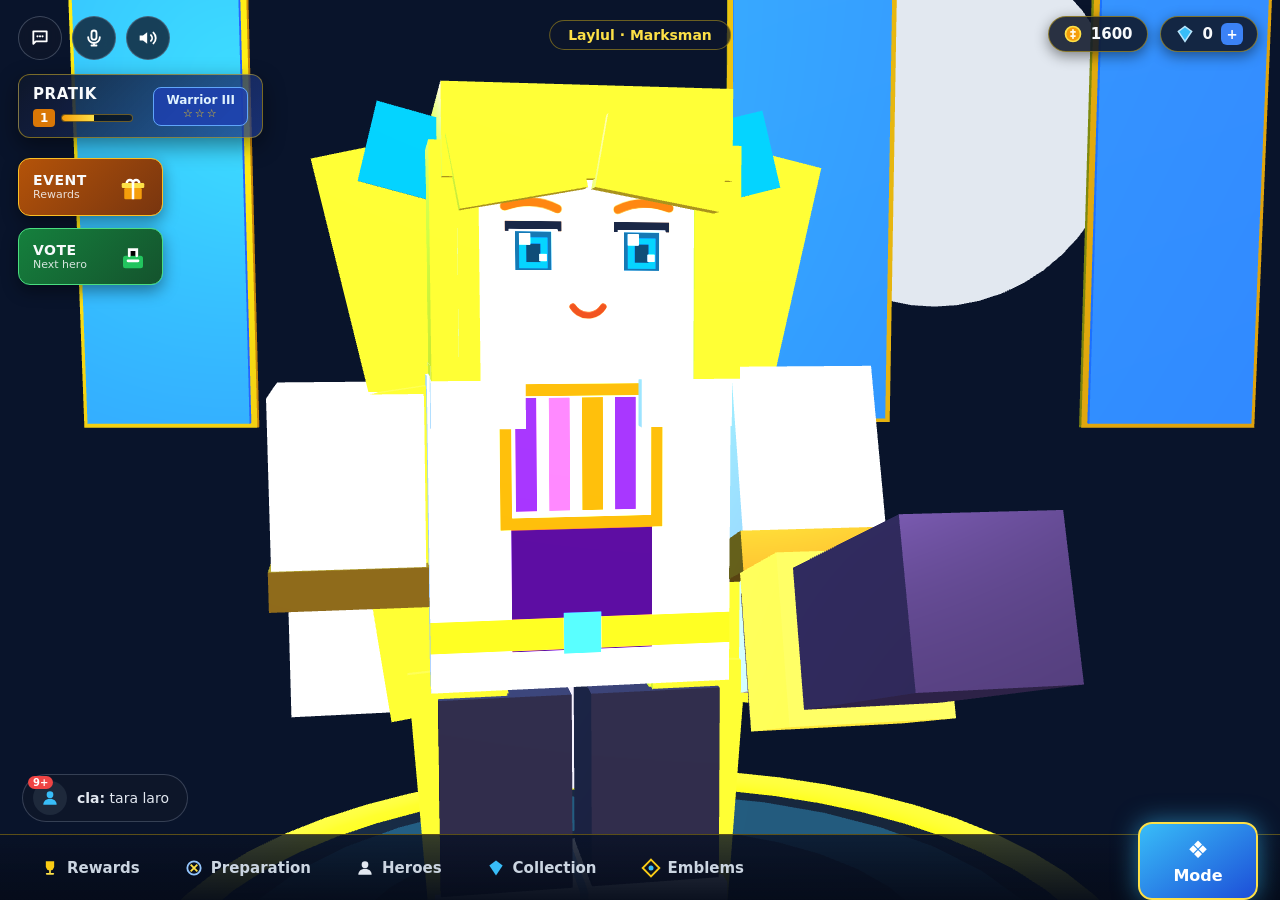
==== index.html @ 17d23607 "feat: MOBN Blox Legends 5v5 3D MOBA (Web + Signed Android APK v1.0.0)" ====
<!DOCTYPE html>
<html lang="en">
<head>
  <meta charset="UTF-8" />
  <meta name="viewport" content="width=device-width, initial-scale=1.0, maximum-scale=1.0, user-scalable=no" />
  <title>MOBN: Blox Legends 5v5</title>
  <link rel="stylesheet" href="src/styles.css" />
  <script src="vendor/three.min.js"></script>
</head>
<body>
  <!-- Shared Fullscreen WebGL 3D Canvas -->
  <canvas id="game-canvas"></canvas>

  <!-- ==================== 1. LOBBY SCREEN (0:00 - 0:01) ==================== -->
  <div id="screen-lobby" class="game-screen">
    <div id="lobby-3d-drag" class="lobby-drag-zone" title="Drag to rotate hero"></div>

    <!-- Top Left Roblox / Chat / Mic / Audio Controls + Player Profile -->
    <div class="lobby-top-left">
      <div class="roblox-top-icons">
        <button class="rbx-circle-btn" title="Chat">
          <svg viewBox="0 0 24 24" class="svg-ico"><path d="M4 4h16v12H7l-3 3V4z" fill="none" stroke="currentColor" stroke-width="2.2" stroke-linejoin="round"/><circle cx="9" cy="10" r="1.3" fill="currentColor"/><circle cx="12" cy="10" r="1.3" fill="currentColor"/><circle cx="15" cy="10" r="1.3" fill="currentColor"/></svg>
        </button>
        <button class="rbx-circle-btn" title="Voice Mic">
          <svg viewBox="0 0 24 24" class="svg-ico"><rect x="9" y="3" width="6" height="11" rx="3" fill="none" stroke="currentColor" stroke-width="2.2"/><path d="M5 11a7 7 0 0 0 14 0M12 18v3M9 21h6" fill="none" stroke="currentColor" stroke-width="2.2" stroke-linecap="round"/></svg>
        </button>
        <button id="bgm-toggle-btn" class="rbx-circle-btn" title="Toggle Soundtrack & Voice">
          <svg viewBox="0 0 24 24" class="svg-ico"><path d="M11 5L6 9H2v6h4l5 4V5z" fill="currentColor"/><path d="M15.5 8.5a5 5 0 0 1 0 7M18.5 5.5a9 9 0 0 1 0 13" fill="none" stroke="currentColor" stroke-width="2.2" stroke-linecap="round"/></svg>
        </button>
      </div>

      <div class="player-profile-card">
        <div class="profile-main-row">
          <div class="profile-name-block">
            <div class="profile-name">PRATIK</div>
            <div class="profile-xp-bar">
              <span class="lvl-pill">1</span>
              <div class="xp-fill-track"><div class="xp-fill-inner" style="width: 45%"></div></div>
            </div>
          </div>
          <div class="rank-badge-pill">
            <div class="rank-name">Warrior III</div>
            <div class="rank-stars">☆☆☆</div>
          </div>
        </div>
      </div>

      <!-- Event & Vote Cards on Left Side -->
      <div class="lobby-side-cards">
        <div class="side-promo-card event-card">
          <div>
            <div class="promo-title">EVENT</div>
            <div class="promo-sub">Rewards</div>
          </div>
          <span class="promo-icon">
            <svg viewBox="0 0 24 24" class="svg-ico-lg"><rect x="3" y="8" width="18" height="4" rx="1" fill="#fde047"/><rect x="5" y="12" width="14" height="9" rx="1" fill="#f59e0b"/><path d="M12 8v13M7 8a2.5 2.5 0 1 1 5 0a2.5 2.5 0 1 1 5 0" fill="none" stroke="#fff" stroke-width="2"/></svg>
          </span>
        </div>

        <div class="side-promo-card vote-card">
          <div>
            <div class="promo-title">VOTE</div>
            <div class="promo-sub">Next hero</div>
          </div>
          <span class="promo-icon">
            <svg viewBox="0 0 24 24" class="svg-ico-lg"><rect x="4" y="11" width="16" height="10" rx="2" fill="#22c55e"/><path d="M9 11V6h6v5M8 15h8" stroke="#fff" stroke-width="2.2" stroke-linecap="round"/></svg>
          </span>
        </div>
      </div>
    </div>

    <!-- Top Right Currency Bar (Coins 1600 | Gems 0 +) -->
    <div class="lobby-top-right">
      <div class="currency-pill">
        <svg viewBox="0 0 24 24" class="svg-ico"><circle cx="12" cy="12" r="9" fill="#f59e0b" stroke="#fde047" stroke-width="2"/><path d="M12 7v10M9.5 9.5h5M9.5 14.5h5" stroke="#fffbeb" stroke-width="2" stroke-linecap="round"/></svg>
        <span id="lobby-coins" class="curr-val">1600</span>
      </div>
      <div class="currency-pill">
        <svg viewBox="0 0 24 24" class="svg-ico"><polygon points="12,3 20,9 12,21 4,9" fill="#38bdf8" stroke="#bae6fd" stroke-width="1.8"/></svg>
        <span id="lobby-gems" class="curr-val">0</span>
        <button class="curr-add-btn">+</button>
      </div>
    </div>

    <!-- Center Hero Tag Floating Indicator -->
    <div class="lobby-center-tag">
      <span id="lobby-hero-badge">Laylul · Marksman</span>
    </div>

    <!-- Bottom Left Live Party / Friend Invite Banner (cla: tara laro) -->
    <div class="lobby-friend-chat">
      <div class="friend-badge-wrap">
        <span class="notif-dot">9+</span>
        <svg viewBox="0 0 24 24" class="svg-ico"><circle cx="12" cy="8" r="4" fill="#38bdf8"/><path d="M4 20c0-4.4 3.6-7 8-7s8 2.6 8 7" fill="#38bdf8"/></svg>
      </div>
      <span class="friend-msg"><strong>cla:</strong> tara laro</span>
    </div>

    <!-- Bottom Navigation Bar + Blue Diamond MODE Button -->
    <div class="lobby-bottom-bar">
      <div class="lobby-nav-tabs">
        <button class="lobby-nav-item" id="nav-rewards-btn">
          <svg viewBox="0 0 24 24" class="svg-ico"><path d="M7 4h10v6a5 5 0 0 1-10 0V4z" fill="#facc15"/><path d="M12 15v4M8 19h8" stroke="#fde047" stroke-width="2" stroke-linecap="round"/></svg>
          <span>Rewards</span>
        </button>
        <button class="lobby-nav-item" id="nav-prep-btn">
          <svg viewBox="0 0 24 24" class="svg-ico"><circle cx="12" cy="12" r="8" fill="none" stroke="#93c5fd" stroke-width="2.2"/><path d="M8 16L16 8M16 16L8 8" stroke="#fde047" stroke-width="2.2"/></svg>
          <span>Preparation</span>
        </button>
        <button class="lobby-nav-item" id="nav-heroes-btn">
          <svg viewBox="0 0 24 24" class="svg-ico"><circle cx="12" cy="8" r="4" fill="#e2e8f0"/><path d="M4 20c0-4.4 3.6-7 8-7s8 2.6 8 7" fill="#e2e8f0"/></svg>
          <span>Heroes</span>
        </button>
        <button class="lobby-nav-item" id="nav-collection-btn">
          <svg viewBox="0 0 24 24" class="svg-ico"><polygon points="12,3 20,9 12,21 4,9" fill="#38bdf8"/></svg>
          <span>Collection</span>
        </button>
        <button class="lobby-nav-item" id="nav-emblems-btn">
          <svg viewBox="0 0 24 24" class="svg-ico"><polygon points="12,2 22,12 12,22 2,12" fill="none" stroke="#facc15" stroke-width="2.2"/><circle cx="12" cy="12" r="3" fill="#38bdf8"/></svg>
          <span>Emblems</span>
        </button>
      </div>

      <button id="lobby-mode-btn" class="mode-play-btn">
        <div class="mode-diamond-icon">❖</div>
        <span>Mode</span>
      </button>
    </div>
  </div>

  <!-- ==================== 2. CLASSIC 5V5 MATCHMAKING ROOM (0:02 - 0:03) ==================== -->
  <div id="screen-queue" class="game-screen hidden">
    <div class="queue-backdrop">
      <div class="queue-top-bar">
        <div class="rbx-top-left-mini">
          <button class="rbx-circle-btn">
            <svg viewBox="0 0 24 24" class="svg-ico"><path d="M4 4h16v12H7l-3 3V4z" fill="none" stroke="currentColor" stroke-width="2.2"/></svg>
            <span class="mini-badge">1</span>
          </button>
          <button class="rbx-circle-btn">
            <svg viewBox="0 0 24 24" class="svg-ico"><rect x="9" y="3" width="6" height="11" rx="3" fill="none" stroke="currentColor" stroke-width="2.2"/><path d="M5 11a7 7 0 0 0 14 0M12 18v3" fill="none" stroke="currentColor" stroke-width="2.2"/></svg>
          </button>
        </div>

        <div class="queue-header-center">
          <button id="queue-back-btn" class="queue-back-btn">↩</button>
          <h1 id="queue-mode-title">CLASSIC</h1>
          <div class="switch-mode-wrap">
            <button id="queue-switch-mode" class="queue-switch-btn">⇄</button>
            <div class="switch-tooltip">Tap here to switch between modes.</div>
          </div>
        </div>

        <div class="queue-ping-pill">99ms ✦</div>
      </div>

      <!-- 5 Party Banner Columns -->
      <div class="queue-slots-container">
        <div class="queue-banner-slot occupied">
          <div class="slot-crown">★</div>
          <div class="slot-avatar-box">
            <img src="" id="queue-player-portrait" alt="Player" />
          </div>
          <div class="slot-player-name">PRATIK</div>
          <div class="slot-rank-emblem">
            <svg viewBox="0 0 24 24" class="svg-ico-lg"><path d="M12 2L20 6v6c0 5.5-3.5 9.5-8 11-4.5-1.5-8-5.5-8-11V6l8-4z" fill="#2563eb" stroke="#fde047" stroke-width="2"/></svg>
          </div>
          <div class="slot-hero-sub">Laylul</div>
        </div>

        <div class="queue-banner-slot empty"><div class="slot-q-mark">?</div></div>
        <div class="queue-banner-slot empty"><div class="slot-q-mark">?</div></div>
        <div class="queue-banner-slot empty"><div class="slot-q-mark">?</div></div>
        <div class="queue-banner-slot empty"><div class="slot-q-mark">?</div></div>
      </div>

      <!-- Right Online Friends Sidebar -->
      <div class="queue-friends-sidebar">
        <div class="friends-header-icons">
          <span>⊞</span>
        </div>
        <div class="friend-entry"><span class="fr-ava">P1</span><span class="fr-status on"></span></div>
        <div class="friend-entry"><span class="fr-ava">P2</span><span class="fr-status on"></span></div>
        <div class="friend-entry"><span class="fr-ava">P3</span><span class="fr-status on"></span></div>
        <div class="friend-entry"><span class="fr-ava">P4</span><span class="fr-status on"></span></div>
        <div class="friend-entry"><span class="fr-ava">P5</span><span class="fr-status on"></span></div>
      </div>

      <!-- Bottom Queue Controls & Server Toast -->
      <div class="queue-bottom-bar">
        <button class="players-only-pill">Players only</button>
        <button id="queue-start-cancel-btn" class="queue-cancel-btn canceling">Cancel 00:01</button>
      </div>

      <div id="queue-toast-banner" class="server-found-toast hidden">
        Found players on another server - moving you there...
      </div>
    </div>
  </div>

  <!-- ==================== 3. LOADING HEROES SPLASH SCREEN (0:04 - 0:06) ==================== -->
  <div id="screen-loading-heroes" class="game-screen hidden">
    <div id="loading-black-splash" class="black-loading-splash">
      <div class="gold-loading-title">LOADING...</div>
    </div>

    <div id="loading-crest-main" class="crest-loading-screen hidden">
      <div class="crest-center-artwork">
        <div class="golden-crest-ring">
          <div class="golden-crest-diamond">
            <div class="golden-crest-core"></div>
          </div>
        </div>
      </div>

      <div class="loading-progress-area">
        <div class="loading-labels-row">
          <span id="loading-heroes-left" class="loading-left-lbl">Loading heroes... 28%</span>
          <span id="loading-heroes-pct" class="loading-right-pct">57%</span>
        </div>
        <div class="loading-track-outer">
          <div id="loading-heroes-bar" class="loading-track-fill" style="width: 57%"></div>
        </div>
        <div class="loading-tip-pill">
          <span class="tip-tag">TIP</span>
          <span>Practice mode has training dummies and an AI hero to duel. Great for learning combos.</span>
        </div>
      </div>
    </div>
  </div>

  <!-- ==================== 4. DRAFT PICK & LANE SELECTION SCREEN (0:07 - 0:14) ==================== -->
  <div id="screen-draft" class="game-screen hidden">
    <div class="draft-layout">
      <!-- Left Team Roster Column -->
      <div id="draft-team-sidebar" class="draft-left-team"></div>

      <!-- Main Draft Center Area -->
      <div class="draft-main-panel">
        <div class="draft-top-header">
          <div class="pick-title">Pick Your Hero</div>
          <div id="draft-timer-num" class="pick-timer">20</div>
          <div class="pick-sub">Everyone picks at the same time</div>
        </div>

        <!-- Top 5 Lane Claim Pills: E | M | J | G | R -->
        <div id="draft-top-lanes" class="draft-lane-claims"></div>

        <!-- Pre-Lock Hero Selection Panel (0:07 - 0:09) -->
        <div id="draft-pick-main" class="draft-selection-box">
          <div id="draft-filter-tabs" class="draft-sub-tabs"></div>
          <div id="draft-heroes-grid" class="draft-hero-tiles"></div>
          <div id="draft-skills-preview" class="draft-skills-cards"></div>
        </div>

        <!-- Post-Lock Skin Carousel & Big Right Hero Standee Panel (0:14) -->
        <div id="draft-skin-showcase" class="draft-skin-panel hidden">
          <div class="skin-left-column">
            <div id="draft-skin-cards" class="skin-cards-row"></div>
            <div class="locked-hero-banner">
              <div id="draft-locked-hero-name" class="locked-h-name">Laylul</div>
              <div id="draft-locked-hero-title" class="locked-h-title">Void Marksman</div>
            </div>
          </div>

          <div class="skin-right-standee">
            <div class="standee-figure-box">
              <img id="draft-standee-img" src="" alt="Yu Zong" />
            </div>
            <div id="draft-standee-name" class="standee-hero-name">Yu Zong</div>
          </div>
        </div>

        <div id="draft-notice-pill" class="draft-toast-pill hidden">Kezzy already took that lane.</div>

        <!-- Confirm Button -->
        <div class="draft-confirm-area">
          <div class="confirm-hint">Press Confirm to lock in your hero.</div>
          <button id="draft-confirm-btn" class="draft-confirm-btn">Confirm</button>
        </div>

        <!-- Bottom Bar: SKILLS | 0 Matches 0% Win Rate | BATTLE SETUP | Regen + Flicker -->
        <div class="draft-bottom-bar">
          <button id="draft-skills-toggle-btn" class="draft-bot-btn">SKILLS</button>
          <div class="draft-stats-pill">
            <span><strong>0</strong> Matches</span>
            <span class="stat-sep">|</span>
            <span><strong>0%</strong> Win Rate</span>
          </div>
          <button id="draft-battle-setup-btn" class="draft-setup-btn">BATTLE SETUP</button>
          <div class="draft-spells-preview">
            <div class="mini-spell-item"><span class="sp-dot green">+</span><span>Regen</span></div>
            <div class="mini-spell-item"><span class="sp-dot blue">⚡</span><span>Flicker</span></div>
          </div>
        </div>
      </div>
    </div>
  </div>

  <!-- ==================== 5. BATTLE SETUP MODAL (0:10 - 0:13) ==================== -->
  <div id="modal-battle-setup" class="modal-overlay hidden">
    <div class="battle-setup-dialog">
      <div class="setup-modal-header">
        <h2 id="setup-hero-title">BATTLE SETUP · Laylul</h2>
        <button id="setup-close-btn" class="modal-close-x">✕</button>
      </div>
      <div id="setup-builds-list" class="setup-builds-container"></div>
      <div class="setup-modal-footer">
        EDIT changes a setup's items. The shop buys the setup IN USE.
      </div>
    </div>
  </div>

  <!-- ==================== 6. HEROES ROSTER DRAWER MODAL ==================== -->
  <div id="modal-heroes-drawer" class="modal-overlay hidden">
    <div class="heroes-drawer-dialog">
      <div class="setup-modal-header">
        <h2>HEROES ROSTER (11 PLAYABLE BLOX LEGENDS)</h2>
        <button id="heroes-drawer-close" class="modal-close-x">✕</button>
      </div>
      <div id="heroes-drawer-detail" class="drawer-detail-box"></div>
      <div id="heroes-drawer-grid" class="heroes-roster-grid"></div>
    </div>
  </div>

  <!-- ==================== 7. 5V5 VS MATCH LOADING SCREEN (0:15 - 0:16) ==================== -->
  <div id="screen-vs-loading" class="game-screen hidden">
    <div class="vs-loading-wrapper">
      <div id="vs-red-team-row" class="vs-team-row red-row"></div>
      <div class="vs-center-divider">
        <span class="vs-loading-msg">Loading the match...</span>
        <div class="vs-badge-circle">VS</div>
      </div>
      <div id="vs-blue-team-row" class="vs-team-row blue-row"></div>
    </div>
  </div>

  <!-- ==================== 8. IN-GAME 3D MOBA ARENA HUD (0:17 - 0:34) ==================== -->
  <div id="screen-battle-hud" class="game-screen hidden">
    <div id="overhead-bars-layer" class="hud-world-layer"></div>
    <div id="combat-fx-layer" class="hud-world-layer"></div>

    <!-- Top Left Hero Avatar + Shop Item Recommendation + Ping/FPS + Settings Gear -->
    <div class="hud-top-left">
      <div class="hud-avatar-frame">
        <img id="hud-hero-portrait" src="" alt="Hero" />
        <span id="hud-hero-lvl" class="hud-lvl-badge">3</span>
      </div>

      <div id="hud-shop-item" class="hud-shop-recommend" title="Click to buy item (500 Gold)">
        <div class="shop-item-icon">
          <svg viewBox="0 0 64 64" class="svg-fill"><path d="M24 14h14v22l12 8v8H16V38l8-6V14z" fill="#60a5fa" stroke="#e0f2fe" stroke-width="3"/><path d="M12 24h10M8 32h12" stroke="#fde047" stroke-width="3.5" stroke-linecap="round"/></svg>
        </div>
        <div class="shop-item-meta">
          <div class="shop-item-name">Swift Boots</div>
          <div class="shop-item-gold">
            <svg viewBox="0 0 24 24" class="svg-ico-xs"><circle cx="12" cy="12" r="9" fill="#f59e0b" stroke="#fde047" stroke-width="2"/></svg>
            <span id="hud-gold-val">850</span>
          </div>
        </div>
      </div>

      <div class="hud-perf-stats">
        <div class="ping-line">98ms</div>
        <div class="fps-line">60 FPS</div>
      </div>

      <button id="hud-settings-btn" class="hud-gear-btn" title="Return to Lobby">
        <svg viewBox="0 0 24 24" class="svg-ico"><circle cx="12" cy="12" r="3.5" fill="none" stroke="currentColor" stroke-width="2.4"/><path d="M12 2v3M12 19v3M2 12h3M19 12h3M4.9 4.9l2.1 2.1M17 17l2.1 2.1M19.1 4.9L17 7M7 17l-2.1 2.1" stroke="currentColor" stroke-width="2.4" stroke-linecap="round"/></svg>
      </button>
    </div>

    <!-- Left Edge Turret Status Indicators & Zoom Magnifier (0:18 - 0:34) -->
    <div class="hud-left-rail">
      <button class="hud-zoom-btn">
        <svg viewBox="0 0 24 24" class="svg-ico"><circle cx="10.5" cy="10.5" r="6.5" fill="none" stroke="currentColor" stroke-width="2.4"/><path d="M15.5 15.5L21 21M10.5 7.5v6M7.5 10.5h6" stroke="currentColor" stroke-width="2.2" stroke-linecap="round"/></svg>
      </button>
      <div class="turret-status-pill red-t">
        <svg viewBox="0 0 24 24" class="svg-ico"><polygon points="12,3 16,7 12,11 8,7" fill="#f87171"/><rect x="8" y="12" width="8" height="8" rx="1" fill="#e2e8f0"/><rect x="5" y="19" width="14" height="3" rx="1" fill="#94a3b8"/></svg>
      </div>
      <div class="turret-status-pill red-t">
        <svg viewBox="0 0 24 24" class="svg-ico"><polygon points="12,3 16,7 12,11 8,7" fill="#f87171"/><rect x="8" y="12" width="8" height="8" rx="1" fill="#e2e8f0"/><rect x="5" y="19" width="14" height="3" rx="1" fill="#94a3b8"/></svg>
      </div>
    </div>

    <!-- Top Center Scoreboard: Blue Score | 00:38 | Red Score -->
    <div class="hud-top-center">
      <div class="scoreboard-pill">
        <span id="hud-blue-score" class="score-num blue-score">0</span>
        <span id="hud-clock" class="match-clock">00:38</span>
        <span id="hud-red-score" class="score-num red-score">1</span>
      </div>
    </div>

    <!-- Top Right K/D/A Pill -->
    <div class="hud-top-right">
      <div class="kda-stat">
        <svg viewBox="0 0 24 24" class="svg-ico-xs"><path d="M4 20L19 5M14 5h5v5M20 20L5 5M10 5H5v5" stroke="#f87171" stroke-width="2.5" stroke-linecap="round" fill="none"/></svg>
        <strong id="hud-kills">0</strong>
      </div>
      <div class="kda-stat">
        <svg viewBox="0 0 24 24" class="svg-ico-xs"><circle cx="12" cy="10" r="7" fill="#94a3b8"/><rect x="9" y="15" width="6" height="5" rx="1" fill="#94a3b8"/><circle cx="9.5" cy="10" r="1.6" fill="#0f172a"/><circle cx="14.5" cy="10" r="1.6" fill="#0f172a"/></svg>
        <strong id="hud-deaths">1</strong>
      </div>
      <div class="kda-stat">
        <svg viewBox="0 0 24 24" class="svg-ico-xs"><path d="M12 3l2.6 5.4L20 9.2l-4 3.9.9 5.5-4.9-2.6-4.9 2.6.9-5.5-4-3.9 5.4-.8L12 3z" fill="#38bdf8"/></svg>
        <strong id="hud-assists">0</strong>
      </div>
    </div>

    <!-- Kill Announcement Banner ("[Portrait] HAS SLAIN [Portrait]" at 0:20 - 0:24) -->
    <div id="hud-kill-banner" class="kill-announcement-banner hidden">
      <div class="killer-ring blue-ring">
        <img id="kill-banner-killer" src="" alt="Killer" />
      </div>
      <div class="kill-banner-center">
        <div id="kill-banner-callout" class="kill-voice-title">FIRST BLOOD!</div>
        <div class="has-slain-text">HAS SLAIN</div>
      </div>
      <div class="victim-ring red-ring">
        <img id="kill-banner-victim" src="" alt="Victim" />
      </div>
    </div>

    <!-- Bottom Left Virtual Joystick (+ WASD / Arrow Keys info) -->
    <div id="joystick-zone" class="hud-joystick-zone">
      <div class="joystick-outer">
        <div id="joystick-knob" class="joystick-inner"></div>
      </div>
      <div class="joystick-hint">WASD / Drag to Move</div>
    </div>

    <!-- Bottom Center 3 Circular Battle Action Buttons: Recall | Regen | Flicker (0:17 - 0:34) -->
    <div class="hud-bottom-center-spells">
      <div class="action-spell-wrap">
        <button id="btn-recall" class="battle-action-circle recall-circle">
          <div class="sk-art-slot">
            <svg viewBox="0 0 64 64" class="svg-fill"><ellipse cx="32" cy="50" rx="18" ry="6" fill="none" stroke="#bae6fd" stroke-width="4"/><circle cx="32" cy="17" r="6.5" fill="#ffffff"/><path d="M24 26h16l2 12h-5l-1 11h-8l-1-11h-5z" fill="#ffffff"/></svg>
          </div>
          <div class="cd-overlay hidden">8</div>
        </button>
        <span class="action-lbl">Recall</span>
      </div>

      <div class="action-spell-wrap">
        <button id="btn-regen" class="battle-action-circle regen-circle">
          <div class="sk-art-slot">
            <svg viewBox="0 0 64 64" class="svg-fill"><circle cx="32" cy="17" r="6.5" fill="#0f172a"/><path d="M24 26h16l2 12h-5l-1 11h-8l-1-11h-5z" fill="#0f172a"/><path d="M48 16v10M43 21h10M15 24v8M11 28h8" stroke="#bbf7d0" stroke-width="4" stroke-linecap="round"/></svg>
          </div>
          <div class="cd-overlay hidden">12</div>
        </button>
        <span class="action-lbl">Regen</span>
      </div>

      <div class="action-spell-wrap">
        <button id="btn-spell" class="battle-action-circle flicker-circle">
          <div class="sk-art-slot">
            <svg viewBox="0 0 64 64" class="svg-fill"><circle cx="40" cy="15" r="6" fill="#ffffff"/><path d="M28 24l14-2-4 14 8 8-4 4-10-8-6 10-5-3 6-13-7-3z" fill="#ffffff"/><path d="M8 22h12M6 32h12M10 42h10" stroke="#bae6fd" stroke-width="4" stroke-linecap="round"/></svg>
          </div>
          <div class="cd-overlay hidden">13</div>
        </button>
        <span id="spell-label" class="action-lbl">Flicker</span>
      </div>
    </div>

    <!-- Bottom Right Arc of Skill Buttons (Skill 1, Skill 2, Skill 3 Ultimate + Main Basic Attack) -->
    <div class="hud-bottom-right-skills">
      <!-- Skill 1 (Bottom-Left of Attack) -->
      <div class="skill-btn-container pos-s1">
        <span id="s1-mana" class="skill-mana-pill">50</span>
        <span class="skill-num-tag">1</span>
        <button id="btn-skill-1" class="hud-skill-btn s1-theme">
          <div class="sk-art-slot"></div>
          <div class="cd-overlay hidden">5</div>
        </button>
        <div id="s1-name" class="skill-name-lbl">Speed Shot</div>
      </div>

      <!-- Skill 2 (Top-Left of Attack) -->
      <div class="skill-btn-container pos-s2">
        <span id="s2-mana" class="skill-mana-pill">45</span>
        <span class="skill-num-tag">2</span>
        <button id="btn-skill-2" class="hud-skill-btn s2-theme">
          <div class="sk-art-slot"></div>
          <div class="cd-overlay hidden">8</div>
        </button>
        <div id="s2-name" class="skill-name-lbl">Stun Blast</div>
      </div>

      <!-- Skill 3 Ultimate (Top-Right of Attack) -->
      <div class="skill-btn-container pos-s3">
        <span id="s3-mana" class="skill-mana-pill">100</span>
        <span class="skill-num-tag">3</span>
        <button id="btn-skill-3" class="hud-skill-btn s3-theme">
          <div class="sk-art-slot"></div>
          <div class="cd-overlay hidden">22</div>
        </button>
        <div id="s3-name" class="skill-name-lbl">Destruction Rush</div>
      </div>

      <!-- Giant Basic Attack Button -->
      <button id="btn-atk" class="hud-main-atk-btn" title="Hold or Tap to Attack (Spacebar)">
        <div class="sk-art-slot"></div>
      </button>
    </div>
  </div>

  <!-- ==================== 9. MATCH END VICTORY/DEFEAT MODAL ==================== -->
  <div id="modal-match-end" class="modal-overlay hidden">
    <div class="match-end-card">
      <h1 id="match-end-title">VICTORY</h1>
      <p>Enemy Nexus Destroyed! +450 Coins Earned</p>
      <button id="match-end-lobby-btn" class="draft-confirm-btn">Return to Lobby</button>
    </div>
  </div>

  <!-- Global Toast Notice -->
  <div id="global-toast" class="global-toast hidden"></div>

  <script src="src/icons.js?v=2"></script>
  <script src="src/heroes.js?v=2"></script>
  <script src="src/models.js?v=2"></script>
  <script src="src/arena.js?v=2"></script>
  <script src="src/main.js?v=2"></script>
</body>
</html>
---- src/styles.css ----
* {
  box-sizing: border-box;
  margin: 0;
  padding: 0;
  user-select: none;
  -webkit-user-select: none;
  font-family: 'Inter', 'Segoe UI', system-ui, -apple-system, sans-serif;
}

html, body {
  width: 100%;
  height: 100%;
  overflow: hidden;
  background: #060d1f;
  color: #f8fafc;
}

#game-canvas {
  position: fixed;
  inset: 0;
  width: 100%;
  height: 100%;
  z-index: 1;
}

.game-screen {
  position: fixed;
  inset: 0;
  z-index: 10;
  pointer-events: none;
}

.game-screen > * {
  pointer-events: auto;
}

.hidden {
  display: none !important;
}

/* ==================== 1. LOBBY SCREEN (0:00) ==================== */
.lobby-drag-zone {
  position: absolute;
  inset: 10% 20% 15% 20%;
  cursor: grab;
  z-index: 2;
}
.lobby-drag-zone:active {
  cursor: grabbing;
}

.lobby-top-left {
  position: absolute;
  top: 16px;
  left: 18px;
  display: flex;
  flex-direction: column;
  gap: 14px;
  z-index: 5;
}

.roblox-top-icons {
  display: flex;
  gap: 10px;
}

.rbx-circle-btn {
  width: 44px;
  height: 44px;
  border-radius: 50%;
  background: rgba(15, 23, 42, 0.78);
  border: 1.5px solid rgba(148, 163, 184, 0.35);
  color: #fff;
  font-size: 19px;
  cursor: pointer;
  display: flex;
  align-items: center;
  justify-content: center;
  position: relative;
  backdrop-filter: blur(8px);
  transition: transform 0.12s;
}
.rbx-circle-btn:hover {
  transform: scale(1.06);
}

.player-profile-card {
  background: linear-gradient(135deg, rgba(15, 23, 42, 0.9), rgba(30, 58, 138, 0.75));
  border: 1.5px solid rgba(250, 204, 21, 0.45);
  border-radius: 12px;
  padding: 10px 14px;
  min-width: 245px;
  box-shadow: 0 8px 22px rgba(0, 0, 0, 0.45);
}

.profile-main-row {
  display: flex;
  align-items: center;
  justify-content: space-between;
  gap: 14px;
}

.profile-name {
  font-weight: 800;
  font-size: 15px;
  letter-spacing: 0.6px;
  color: #f8fafc;
  margin-bottom: 6px;
}

.profile-xp-bar {
  display: flex;
  align-items: center;
  gap: 6px;
}

.lvl-pill {
  background: #d97706;
  color: #fff;
  font-weight: 800;
  font-size: 12px;
  padding: 2px 7px;
  border-radius: 4px;
}

.xp-fill-track {
  width: 72px;
  height: 8px;
  background: rgba(0, 0, 0, 0.6);
  border-radius: 4px;
  overflow: hidden;
  border: 1px solid rgba(251, 191, 36, 0.4);
}
.xp-fill-inner {
  height: 100%;
  background: linear-gradient(90deg, #f59e0b, #fde047);
}

.rank-badge-pill {
  background: rgba(30, 64, 175, 0.85);
  border: 1.5px solid #60a5fa;
  border-radius: 8px;
  padding: 5px 12px;
  text-align: center;
}
.rank-name {
  font-size: 12px;
  font-weight: 700;
  color: #e0f2fe;
}
.rank-stars {
  font-size: 11px;
  color: #facc15;
  letter-spacing: 2px;
}

.lobby-side-cards {
  display: flex;
  flex-direction: column;
  gap: 12px;
  margin-top: 6px;
}

.side-promo-card {
  width: 145px;
  padding: 12px 14px;
  border-radius: 12px;
  display: flex;
  align-items: center;
  justify-content: space-between;
  cursor: pointer;
  border: 1.5px solid rgba(255, 255, 255, 0.25);
  box-shadow: 0 6px 16px rgba(0, 0, 0, 0.4);
  transition: transform 0.15s;
}
.side-promo-card:hover {
  transform: translateX(4px);
}
.event-card {
  background: linear-gradient(135deg, #b45309, #78350f);
  border-color: #fbbf24;
}
.vote-card {
  background: linear-gradient(135deg, #15803d, #14532d);
  border-color: #4ade80;
}
.promo-title {
  font-weight: 900;
  font-size: 14px;
  letter-spacing: 0.5px;
}
.promo-sub {
  font-size: 11px;
  opacity: 0.85;
}
.promo-icon {
  font-size: 26px;
}

.lobby-top-right {
  position: absolute;
  top: 16px;
  right: 22px;
  display: flex;
  gap: 12px;
  z-index: 5;
}

.currency-pill {
  background: rgba(15, 23, 42, 0.88);
  border: 1.5px solid rgba(250, 204, 21, 0.45);
  border-radius: 999px;
  padding: 6px 14px;
  display: flex;
  align-items: center;
  gap: 8px;
  font-weight: 800;
  font-size: 15px;
  box-shadow: 0 4px 14px rgba(0, 0, 0, 0.45);
}

.curr-add-btn {
  width: 22px;
  height: 22px;
  border-radius: 6px;
  border: none;
  background: #3b82f6;
  color: #fff;
  font-weight: 900;
  cursor: pointer;
}

.lobby-center-tag {
  position: absolute;
  top: 20px;
  left: 50%;
  transform: translateX(-50%);
  background: rgba(15, 23, 42, 0.72);
  border: 1px solid rgba(250, 204, 21, 0.4);
  padding: 6px 18px;
  border-radius: 999px;
  font-weight: 800;
  font-size: 14px;
  color: #fde047;
  z-index: 4;
}

.lobby-friend-chat {
  position: absolute;
  bottom: 78px;
  left: 22px;
  background: rgba(15, 23, 42, 0.85);
  border: 1px solid rgba(148, 163, 184, 0.3);
  border-radius: 999px;
  padding: 6px 18px 6px 10px;
  display: flex;
  align-items: center;
  gap: 10px;
  z-index: 5;
}

.friend-badge-wrap {
  position: relative;
  width: 34px;
  height: 34px;
  border-radius: 50%;
  background: #1e293b;
  display: flex;
  align-items: center;
  justify-content: center;
  font-size: 18px;
}
.notif-dot {
  position: absolute;
  top: -5px;
  left: -5px;
  background: #ef4444;
  color: #fff;
  font-size: 10px;
  font-weight: 800;
  padding: 1px 5px;
  border-radius: 99px;
}
.friend-msg {
  font-size: 14px;
  color: #e2e8f0;
}

.lobby-bottom-bar {
  position: absolute;
  bottom: 0;
  left: 0;
  right: 0;
  height: 66px;
  background: linear-gradient(180deg, rgba(9, 18, 38, 0.82), rgba(6, 12, 26, 0.98));
  border-top: 1.5px solid rgba(250, 204, 21, 0.35);
  display: flex;
  align-items: center;
  justify-content: space-between;
  padding: 0 22px;
  z-index: 6;
}

.lobby-nav-tabs {
  display: flex;
  align-items: center;
  gap: 8px;
}

.lobby-nav-item {
  background: transparent;
  border: none;
  color: #cbd5e1;
  font-size: 15px;
  font-weight: 700;
  padding: 10px 18px;
  border-radius: 8px;
  cursor: pointer;
  transition: all 0.15s;
}
.lobby-nav-item:hover {
  color: #fff;
  background: rgba(59, 130, 246, 0.22);
}

.mode-play-btn {
  width: 120px;
  height: 78px;
  margin-bottom: 14px;
  background: linear-gradient(145deg, #38bdf8, #1d4ed8);
  border: 2.5px solid #fde047;
  border-radius: 14px;
  color: #fff;
  font-weight: 900;
  font-size: 16px;
  cursor: pointer;
  display: flex;
  flex-direction: column;
  align-items: center;
  justify-content: center;
  gap: 2px;
  box-shadow: 0 0 25px rgba(56, 189, 248, 0.55);
  transition: transform 0.15s;
}
.mode-play-btn:hover {
  transform: translateY(-3px) scale(1.03);
}
.mode-diamond-icon {
  font-size: 24px;
}

/* ==================== 2. CLASSIC 5V5 MATCHMAKING ROOM (0:02 - 0:03) ==================== */
.queue-backdrop {
  position: absolute;
  inset: 0;
  background: radial-gradient(circle at 50% 20%, #2563eb, #1d4ed8 55%, #0f172a 100%);
  display: flex;
  flex-direction: column;
  justify-content: space-between;
  padding: 18px 24px;
}

.queue-top-bar {
  display: flex;
  align-items: center;
  justify-content: space-between;
}

.rbx-top-left-mini {
  display: flex;
  gap: 10px;
}
.mini-badge {
  position: absolute;
  top: -4px;
  right: -4px;
  background: #3b82f6;
  font-size: 10px;
  padding: 1px 5px;
  border-radius: 99px;
}

.queue-header-center {
  display: flex;
  align-items: center;
  gap: 14px;
}
.queue-back-btn, .queue-switch-btn {
  width: 42px;
  height: 42px;
  border-radius: 50%;
  background: rgba(15, 23, 42, 0.55);
  border: 1.5px solid rgba(147, 197, 253, 0.55);
  color: #fff;
  font-size: 20px;
  cursor: pointer;
}
#queue-mode-title {
  font-size: 30px;
  font-weight: 900;
  letter-spacing: 1.5px;
  text-shadow: 0 3px 10px rgba(0, 0, 0, 0.45);
}
.switch-mode-wrap {
  position: relative;
}
.switch-tooltip {
  position: absolute;
  top: 50px;
  left: 50%;
  transform: translateX(-50%);
  background: rgba(15, 23, 42, 0.85);
  border: 1px solid rgba(147, 197, 253, 0.45);
  padding: 5px 12px;
  border-radius: 8px;
  font-size: 11px;
  white-space: nowrap;
  color: #e0f2fe;
}

.queue-ping-pill {
  background: rgba(15, 23, 42, 0.55);
  padding: 6px 14px;
  border-radius: 99px;
  font-size: 13px;
  font-weight: 700;
  color: #fde047;
}

.queue-slots-container {
  display: flex;
  justify-content: center;
  gap: 16px;
  margin: auto 70px auto 10px;
  height: 62%;
  align-items: stretch;
}

.queue-banner-slot {
  flex: 1;
  max-width: 175px;
  background: linear-gradient(180deg, rgba(30, 64, 175, 0.82), rgba(29, 78, 216, 0.45));
  border: 2px solid rgba(147, 197, 253, 0.55);
  border-radius: 14px;
  display: flex;
  flex-direction: column;
  align-items: center;
  justify-content: center;
  gap: 12px;
  position: relative;
  box-shadow: 0 10px 28px rgba(0, 0, 0, 0.35);
}
.queue-banner-slot.occupied {
  border-color: #fde047;
  background: linear-gradient(180deg, rgba(30, 58, 138, 0.92), rgba(37, 99, 235, 0.65));
}
.slot-crown {
  position: absolute;
  top: 12px;
  right: 14px;
  font-size: 18px;
}
.slot-avatar-box {
  width: 84px;
  height: 84px;
  border-radius: 12px;
  overflow: hidden;
  border: 2.5px solid #fde047;
  background: #0f172a;
}
.slot-avatar-box img {
  width: 100%;
  height: 100%;
  object-fit: cover;
}
.slot-player-name {
  font-weight: 800;
  font-size: 16px;
}
.slot-rank-emblem {
  font-size: 34px;
}
.slot-hero-sub {
  font-size: 13px;
  color: #bae6fd;
  font-weight: 700;
}
.slot-q-mark {
  width: 54px;
  height: 54px;
  border-radius: 12px;
  background: rgba(15, 23, 42, 0.45);
  border: 1.5px solid rgba(147, 197, 253, 0.45);
  display: flex;
  align-items: center;
  justify-content: center;
  font-size: 26px;
  font-weight: 900;
  color: #93c5fd;
}

.queue-friends-sidebar {
  position: absolute;
  right: 16px;
  top: 75px;
  bottom: 85px;
  width: 64px;
  background: rgba(15, 23, 42, 0.65);
  border: 1.5px solid rgba(147, 197, 253, 0.35);
  border-radius: 14px;
  display: flex;
  flex-direction: column;
  align-items: center;
  padding: 12px 0;
  gap: 14px;
}
.friends-header-icons {
  display: flex;
  gap: 8px;
  font-size: 16px;
  color: #93c5fd;
}
.friend-entry {
  width: 44px;
  height: 44px;
  border-radius: 10px;
  background: #1e293b;
  display: flex;
  align-items: center;
  justify-content: center;
  font-size: 22px;
  position: relative;
}
.fr-status {
  position: absolute;
  bottom: -2px;
  right: -2px;
  width: 11px;
  height: 11px;
  border-radius: 50%;
  background: #22c55e;
  border: 2px solid #0f172a;
}

.queue-bottom-bar {
  display: flex;
  align-items: center;
  justify-content: center;
  position: relative;
  height: 60px;
}
.players-only-pill {
  position: absolute;
  left: 10px;
  background: rgba(30, 58, 138, 0.85);
  border: 1.5px solid rgba(147, 197, 253, 0.5);
  color: #e0f2fe;
  padding: 10px 22px;
  border-radius: 10px;
  font-weight: 700;
}
.queue-cancel-btn {
  background: linear-gradient(180deg, #f59e0b, #b45309);
  border: 2px solid #fde047;
  color: #fff;
  font-size: 20px;
  font-weight: 900;
  padding: 12px 44px;
  border-radius: 12px;
  cursor: pointer;
  box-shadow: 0 6px 20px rgba(0, 0, 0, 0.45);
}

.server-found-toast {
  position: absolute;
  bottom: 82px;
  left: 50%;
  transform: translateX(-50%);
  background: rgba(30, 58, 138, 0.96);
  border: 1.5px solid #93c5fd;
  padding: 10px 26px;
  border-radius: 999px;
  font-weight: 700;
  font-size: 14px;
  color: #fff;
  box-shadow: 0 8px 25px rgba(0, 0, 0, 0.5);
}

/* ==================== 3. LOADING HEROES SPLASH SCREEN (0:04 - 0:06) ==================== */
.black-loading-splash {
  position: absolute;
  inset: 0;
  background: #000000;
  display: flex;
  align-items: center;
  justify-content: center;
}
.gold-loading-title {
  font-size: 28px;
  font-weight: 900;
  color: #d97706;
  letter-spacing: 3px;
}

.crest-loading-screen {
  position: absolute;
  inset: 0;
  background: radial-gradient(circle at 50% 42%, #1d4ed8 0%, #0f296b 48%, #071026 100%);
  display: flex;
  flex-direction: column;
  align-items: center;
  justify-content: space-between;
  padding: 50px 60px 36px 60px;
}

.crest-center-artwork {
  margin: auto;
  display: flex;
  align-items: center;
  justify-content: center;
}
.golden-crest-ring {
  width: 185px;
  height: 185px;
  border-radius: 50%;
  border: 4px solid #facc15;
  box-shadow: 0 0 40px rgba(250, 204, 21, 0.35), inset 0 0 30px rgba(250, 204, 21, 0.25);
  display: flex;
  align-items: center;
  justify-content: center;
  animation: pulseCrest 2.2s infinite ease-in-out;
}
.golden-crest-diamond {
  width: 112px;
  height: 112px;
  border: 3px solid #fde047;
  transform: rotate(45deg);
  display: flex;
  align-items: center;
  justify-content: center;
  background: rgba(30, 58, 138, 0.6);
}
.golden-crest-core {
  width: 44px;
  height: 44px;
  background: #facc15;
  box-shadow: 0 0 20px #fde047;
}

@keyframes pulseCrest {
  0%, 100% { transform: scale(1); }
  50% { transform: scale(1.05); }
}

.loading-progress-area {
  width: 100%;
  max-width: 820px;
  display: flex;
  flex-direction: column;
  gap: 10px;
}
.loading-labels-row {
  display: flex;
  justify-content: space-between;
  font-weight: 800;
  font-size: 16px;
}
.loading-right-pct {
  color: #facc15;
}
.loading-track-outer {
  width: 100%;
  height: 14px;
  background: rgba(15, 23, 42, 0.85);
  border: 1.5px solid rgba(250, 204, 21, 0.55);
  border-radius: 99px;
  overflow: hidden;
}
.loading-track-fill {
  height: 100%;
  background: linear-gradient(90deg, #38bdf8, #facc15);
  transition: width 0.35s ease;
}
.loading-tip-pill {
  margin-top: 6px;
  background: rgba(15, 23, 42, 0.78);
  border: 1px solid rgba(148, 163, 184, 0.35);
  border-radius: 999px;
  padding: 10px 22px;
  text-align: center;
  font-size: 14px;
  color: #e2e8f0;
}
.tip-tag {
  color: #38bdf8;
  font-weight: 900;
  margin-right: 8px;
}

/* ==================== 4. DRAFT PICK SCREEN (0:07 - 0:14) ==================== */
.draft-layout {
  position: absolute;
  inset: 0;
  background: radial-gradient(circle at 60% 30%, #172554, #091024 85%);
  display: grid;
  grid-template-columns: 215px 1fr;
}

.draft-left-team {
  background: rgba(9, 16, 36, 0.88);
  border-right: 1.5px solid rgba(59, 130, 246, 0.3);
  padding: 16px 12px;
  display: flex;
  flex-direction: column;
  gap: 10px;
  justify-content: center;
}

.draft-ally-slot {
  display: flex;
  align-items: center;
  gap: 10px;
  background: rgba(30, 41, 59, 0.7);
  border: 1.5px solid rgba(148, 163, 184, 0.25);
  border-radius: 10px;
  padding: 8px 10px;
  position: relative;
}
.draft-ally-slot.is-me {
  border-color: #facc15;
  background: rgba(30, 58, 138, 0.85);
}
.ally-lane-badge {
  width: 22px;
  height: 22px;
  border-radius: 6px;
  background: #2563eb;
  color: #fff;
  font-weight: 900;
  font-size: 12px;
  display: flex;
  align-items: center;
  justify-content: center;
}
.ally-portrait {
  width: 46px;
  height: 46px;
  border-radius: 8px;
  object-fit: cover;
  border: 1.5px solid rgba(255, 255, 255, 0.3);
}
.ally-hero-name {
  font-weight: 800;
  font-size: 13px;
  color: #f8fafc;
}
.ally-player-name {
  font-size: 11px;
  color: #94a3b8;
}

.draft-main-panel {
  display: flex;
  flex-direction: column;
  justify-content: space-between;
  padding: 12px 24px;
  position: relative;
}

.draft-top-header {
  text-align: center;
}
.pick-title {
  font-size: 14px;
  font-weight: 800;
  color: #cbd5e1;
}
.pick-timer {
  font-size: 32px;
  font-weight: 900;
  color: #facc15;
  line-height: 1.1;
}
.pick-sub {
  font-size: 11px;
  color: #94a3b8;
}

.draft-lane-claims {
  display: flex;
  justify-content: center;
  gap: 10px;
  margin: 6px 0;
}
.lane-claim-pill {
  background: rgba(15, 23, 42, 0.85);
  border: 1.5px solid rgba(59, 130, 246, 0.45);
  border-radius: 10px;
  padding: 6px 14px;
  color: #fff;
  display: flex;
  align-items: center;
  gap: 10px;
  cursor: pointer;
  min-width: 130px;
}
.lane-claim-pill.active {
  border-color: #facc15;
  background: rgba(30, 64, 175, 0.9);
}
.lane-letter {
  width: 28px;
  height: 28px;
  border-radius: 6px;
  background: #1d4ed8;
  font-weight: 900;
  display: flex;
  align-items: center;
  justify-content: center;
}
.lane-meta {
  display: flex;
  flex-direction: column;
  text-align: left;
}
.lane-title {
  font-size: 12px;
  font-weight: 800;
}
.lane-owner {
  font-size: 10px;
  color: #93c5fd;
}

.draft-selection-box {
  background: rgba(15, 23, 42, 0.86);
  border: 1.5px solid rgba(59, 130, 246, 0.4);
  border-radius: 14px;
  padding: 12px 18px;
  display: flex;
  flex-direction: column;
  gap: 12px;
  max-width: 860px;
  margin: 0 auto;
  width: 100%;
}

.draft-sub-tabs {
  display: flex;
  gap: 8px;
  border-bottom: 1px solid rgba(148, 163, 184, 0.2);
  padding-bottom: 8px;
}
.draft-filter-tab {
  background: transparent;
  border: none;
  color: #94a3b8;
  font-weight: 700;
  font-size: 13px;
  padding: 6px 12px;
  border-radius: 6px;
  cursor: pointer;
}
.draft-filter-tab.active {
  background: rgba(59, 130, 246, 0.25);
  color: #fff;
  border-bottom: 2px solid #38bdf8;
}

.draft-hero-tiles {
  display: flex;
  flex-wrap: wrap;
  justify-content: center;
  gap: 14px;
  max-height: 125px;
  overflow-y: auto;
}
.draft-hero-tile {
  width: 78px;
  display: flex;
  flex-direction: column;
  align-items: center;
  gap: 4px;
  cursor: pointer;
}
.draft-hero-tile img {
  width: 64px;
  height: 64px;
  border-radius: 10px;
  border: 2px solid rgba(148, 163, 184, 0.4);
  transition: transform 0.12s;
}
.draft-hero-tile.selected img {
  border-color: #facc15;
  transform: scale(1.08);
  box-shadow: 0 0 15px rgba(250, 204, 21, 0.55);
}
.draft-hero-tile span {
  font-size: 12px;
  font-weight: 700;
}

.draft-skills-cards {
  display: grid;
  grid-template-columns: 1fr 1fr;
  gap: 10px;
  max-height: 205px;
  overflow-y: auto;
}
.draft-skill-card {
  background: rgba(9, 16, 34, 0.92);
  border: 1.5px solid rgba(148, 163, 184, 0.25);
  border-radius: 10px;
  padding: 9px 11px;
  display: flex;
  gap: 11px;
  align-items: center;
}
.draft-skill-icon {
  width: 52px;
  height: 52px;
  border-radius: 50%;
  display: flex;
  align-items: center;
  justify-content: center;
  font-weight: 900;
  font-size: 11px;
  flex-shrink: 0;
  position: relative;
}
.draft-sk-svg-wrap {
  width: 72%;
  height: 72%;
  display: flex;
  align-items: center;
  justify-content: center;
}
.draft-sk-key-tag {
  position: absolute;
  bottom: -4px;
  right: -4px;
  background: #0f172a;
  border: 1.5px solid #facc15;
  color: #fde047;
  font-size: 10px;
  font-weight: 900;
  padding: 1px 5px;
  border-radius: 6px;
}
.atk-badge {
  background: rgba(127, 29, 29, 0.8);
  border: 2px solid #ef4444;
  color: #fca5a5;
}
.num-badge {
  background: rgba(30, 58, 138, 0.8);
  border: 2px solid #38bdf8;
  color: #bae6fd;
}
.draft-skill-title {
  font-weight: 800;
  font-size: 14px;
}
.draft-skill-sub {
  font-size: 11px;
  color: #94a3b8;
  margin-bottom: 3px;
}
.draft-skill-tags {
  font-size: 11px;
  font-weight: 700;
  color: #38bdf8;
  margin-bottom: 3px;
}
.draft-skill-desc {
  font-size: 11px;
  color: #cbd5e1;
  line-height: 1.35;
}

/* Post-lock skin selection showcase (0:14) */
.draft-skin-panel {
  display: flex;
  align-items: center;
  justify-content: space-around;
  gap: 28px;
  margin: auto 0;
  padding: 0 24px;
}
.skin-right-standee {
  display: flex;
  flex-direction: column;
  align-items: center;
  gap: 8px;
}
.standee-figure-box {
  width: 185px;
  height: 225px;
  border-radius: 16px;
  overflow: hidden;
  border: 2.5px solid #e11d48;
  box-shadow: 0 0 32px rgba(225, 29, 72, 0.55);
  background: #090d16;
}
.standee-figure-box img {
  width: 100%;
  height: 100%;
  object-fit: cover;
}
.standee-hero-name {
  font-size: 26px;
  font-weight: 900;
  color: #f8fafc;
  text-shadow: 0 2px 10px rgba(0, 0, 0, 0.8);
}
.skin-cards-row {
  display: flex;
  gap: 14px;
  justify-content: center;
}
.skin-select-card {
  width: 118px;
  height: 170px;
  background: rgba(15, 23, 42, 0.9);
  border: 2px solid rgba(148, 163, 184, 0.35);
  border-radius: 12px;
  overflow: hidden;
  display: flex;
  flex-direction: column;
  align-items: center;
  justify-content: space-between;
  padding: 8px;
  cursor: pointer;
  position: relative;
}
.skin-select-card.active {
  border-color: #facc15;
  box-shadow: 0 0 22px rgba(250, 204, 21, 0.45);
}
.skin-select-card img {
  width: 96px;
  height: 110px;
  object-fit: cover;
  border-radius: 8px;
}
.skin-tier-badge {
  font-size: 10px;
  font-weight: 900;
  padding: 2px 8px;
  border-radius: 4px;
  background: #334155;
}
.tier-elite { background: #0284c7; }
.tier-epic { background: #9333ea; }
.tier-collector, .tier-legend { background: #d97706; }
.skin-card-name {
  font-size: 11px;
  font-weight: 800;
  text-align: center;
}
.locked-hero-banner {
  text-align: center;
  margin-top: 10px;
}
.locked-h-name {
  font-size: 24px;
  font-weight: 900;
}
.locked-h-title {
  font-size: 13px;
  color: #93c5fd;
}

.draft-toast-pill {
  margin: 4px auto;
  background: rgba(15, 23, 42, 0.95);
  border: 1.5px solid #60a5fa;
  padding: 7px 22px;
  border-radius: 99px;
  font-size: 13px;
  font-weight: 700;
}

.draft-confirm-area {
  text-align: center;
}
.confirm-hint {
  font-size: 11px;
  color: #94a3b8;
  margin-bottom: 4px;
}
.draft-confirm-btn {
  background: linear-gradient(180deg, #f59e0b, #b45309);
  border: 2px solid #fde047;
  color: #fff;
  font-weight: 900;
  font-size: 17px;
  padding: 10px 48px;
  border-radius: 10px;
  cursor: pointer;
  box-shadow: 0 4px 16px rgba(0, 0, 0, 0.45);
}

.draft-bottom-bar {
  display: flex;
  align-items: center;
  justify-content: space-between;
  border-top: 1px solid rgba(148, 163, 184, 0.2);
  padding-top: 8px;
}
.draft-bot-btn {
  background: rgba(30, 41, 59, 0.85);
  border: 1px solid rgba(148, 163, 184, 0.4);
  color: #fff;
  padding: 8px 16px;
  border-radius: 8px;
  font-weight: 800;
  cursor: pointer;
}
.draft-stats-pill {
  background: rgba(15, 23, 42, 0.8);
  border: 1px solid rgba(148, 163, 184, 0.3);
  padding: 7px 18px;
  border-radius: 8px;
  font-size: 12px;
  display: flex;
  gap: 10px;
}
.draft-setup-btn {
  background: linear-gradient(180deg, #d97706, #92400e);
  border: 1.5px solid #fde047;
  color: #fff;
  padding: 8px 20px;
  border-radius: 8px;
  font-weight: 900;
  cursor: pointer;
}
.draft-spells-preview {
  display: flex;
  gap: 14px;
}
.mini-spell-item {
  display: flex;
  align-items: center;
  gap: 6px;
  font-size: 12px;
  font-weight: 700;
}
.sp-dot {
  width: 28px;
  height: 28px;
  border-radius: 50%;
  display: flex;
  align-items: center;
  justify-content: center;
}
.sp-dot.green { background: #16a34a; }
.sp-dot.blue { background: #2563eb; }

/* ==================== 5. BATTLE SETUP MODAL (0:10 - 0:13) ==================== */
.modal-overlay {
  position: fixed;
  inset: 0;
  background: rgba(4, 9, 20, 0.82);
  backdrop-filter: blur(6px);
  z-index: 50;
  display: flex;
  align-items: center;
  justify-content: center;
  padding: 20px;
}

.battle-setup-dialog, .heroes-drawer-dialog {
  width: 100%;
  max-width: 840px;
  max-height: 90vh;
  background: linear-gradient(180deg, #0f1d3b, #091226);
  border: 2px solid #3b82f6;
  border-radius: 16px;
  padding: 18px 24px;
  display: flex;
  flex-direction: column;
  gap: 14px;
  overflow-y: auto;
  box-shadow: 0 20px 55px rgba(0, 0, 0, 0.75);
}

.setup-modal-header {
  display: flex;
  align-items: center;
  justify-content: space-between;
  border-bottom: 1px solid rgba(148, 163, 184, 0.25);
  padding-bottom: 10px;
}
.modal-close-x {
  width: 34px;
  height: 34px;
  border-radius: 8px;
  background: rgba(239, 68, 68, 0.2);
  border: 1px solid #ef4444;
  color: #fff;
  font-size: 16px;
  cursor: pointer;
}

.setup-builds-container {
  display: flex;
  flex-direction: column;
  gap: 10px;
}
.setup-build-row {
  background: rgba(15, 23, 42, 0.88);
  border: 1.5px solid rgba(59, 130, 246, 0.35);
  border-radius: 12px;
  padding: 10px 16px;
}
.setup-build-row.in-use {
  border-color: #22c55e;
  background: rgba(20, 83, 45, 0.25);
}
.build-row-header {
  display: flex;
  justify-content: space-between;
  margin-bottom: 8px;
}
.build-row-title {
  font-weight: 800;
  font-size: 15px;
}
.build-tag-pill {
  background: #dc2626;
  font-size: 11px;
  font-weight: 800;
  padding: 2px 10px;
  border-radius: 4px;
}
.build-row-content {
  display: flex;
  align-items: center;
  justify-content: space-between;
  gap: 14px;
}
.build-items-group {
  display: flex;
  align-items: center;
  gap: 8px;
}
.build-item-circle {
  width: 40px;
  height: 40px;
  border-radius: 50%;
  border: 2px solid #38bdf8;
  display: flex;
  align-items: center;
  justify-content: center;
  font-size: 18px;
}
.build-edit-btn {
  background: #0284c7;
  border: none;
  color: #fff;
  font-weight: 800;
  font-size: 11px;
  padding: 6px 12px;
  border-radius: 6px;
}
.build-spell-group {
  display: flex;
  align-items: center;
  gap: 8px;
}
.spell-circle {
  width: 38px;
  height: 38px;
  border-radius: 50%;
  display: flex;
  align-items: center;
  justify-content: center;
  font-size: 18px;
}
.spell-name { font-weight: 800; font-size: 13px; }
.spell-sub { font-size: 11px; color: #94a3b8; }
.cost-label { font-size: 11px; color: #94a3b8; }
.cost-val { font-weight: 800; color: #facc15; font-size: 14px; }
.build-use-btn {
  background: #2563eb;
  border: 1.5px solid #60a5fa;
  color: #fff;
  font-weight: 800;
  padding: 8px 18px;
  border-radius: 8px;
  cursor: pointer;
}
.build-use-btn.active {
  background: #16a34a;
  border-color: #4ade80;
}
.setup-modal-footer {
  text-align: center;
  font-size: 12px;
  color: #94a3b8;
}

/* ==================== 6. HEROES ROSTER DRAWER ==================== */
.drawer-detail-box {
  background: rgba(15, 23, 42, 0.9);
  border: 1px solid rgba(250, 204, 21, 0.4);
  border-radius: 12px;
  padding: 12px 16px;
}
.drawer-hero-header {
  display: flex;
  gap: 14px;
  align-items: center;
  margin-bottom: 10px;
}
.drawer-hero-avatar {
  width: 68px;
  height: 68px;
  border-radius: 12px;
  border: 2px solid #facc15;
}
.role-badge {
  background: #2563eb;
  font-size: 11px;
  padding: 2px 8px;
  border-radius: 6px;
  margin-left: 8px;
}
.hero-sub { font-size: 12px; color: #93c5fd; margin: 2px 0; }
.passive-line { font-size: 12px; color: #fde047; }
.drawer-skills-row {
  display: grid;
  grid-template-columns: 1fr 1fr;
  gap: 8px;
}
.drawer-skill-box {
  background: rgba(9, 14, 28, 0.85);
  border: 1px solid rgba(148, 163, 184, 0.2);
  border-radius: 8px;
  padding: 8px 10px;
  display: flex;
  gap: 10px;
}
.skill-key-badge {
  width: 44px;
  height: 44px;
  border-radius: 10px;
  background: #1e3a8a;
  border: 1.5px solid #38bdf8;
  display: flex;
  align-items: center;
  justify-content: center;
  font-weight: 900;
  font-size: 11px;
  flex-shrink: 0;
  position: relative;
}
.skill-key-badge .svg-fill {
  width: 74%;
  height: 74%;
}
.sk-mini-key {
  position: absolute;
  bottom: -4px;
  right: -4px;
  background: #0f172a;
  border: 1px solid #facc15;
  color: #fde047;
  font-size: 9px;
  padding: 0 4px;
  border-radius: 4px;
}
.skill-box-title { font-weight: 800; font-size: 13px; }
.skill-box-sub { font-size: 10px; color: #94a3b8; }
.skill-box-desc { font-size: 11px; color: #cbd5e1; margin-top: 2px; }

.heroes-roster-grid {
  display: grid;
  grid-template-columns: repeat(auto-fill, minmax(135px, 1fr));
  gap: 12px;
}
.hero-roster-card {
  background: rgba(15, 23, 42, 0.85);
  border: 2px solid rgba(148, 163, 184, 0.3);
  border-radius: 12px;
  padding: 8px;
  cursor: pointer;
  transition: transform 0.12s;
}
.hero-roster-card:hover {
  transform: translateY(-3px);
}
.hero-roster-card.selected {
  border-color: #facc15;
  box-shadow: 0 0 18px rgba(250, 204, 21, 0.4);
}
.hero-card-portrait {
  position: relative;
  width: 100%;
  height: 95px;
  border-radius: 8px;
  overflow: hidden;
  margin-bottom: 6px;
}
.hero-card-portrait img {
  width: 100%;
  height: 100%;
  object-fit: cover;
}
.hero-lane-tag {
  position: absolute;
  bottom: 4px;
  right: 4px;
  background: rgba(15, 23, 42, 0.85);
  font-size: 10px;
  font-weight: 800;
  padding: 2px 6px;
  border-radius: 4px;
  color: #38bdf8;
}
.hero-card-name { font-weight: 800; font-size: 14px; }
.hero-card-role { font-size: 11px; color: #94a3b8; }

/* ==================== 7. 5V5 VS MATCH LOADING SCREEN (0:15 - 0:16) ==================== */
.vs-loading-wrapper {
  position: absolute;
  inset: 0;
  background: linear-gradient(135deg, #450a0a 0%, #090d16 50%, #172554 100%);
  display: flex;
  flex-direction: column;
  justify-content: space-between;
  padding: 18px 28px;
}

.vs-team-row {
  display: grid;
  grid-template-columns: repeat(5, 1fr);
  gap: 14px;
  height: 42%;
}

.vs-hero-card {
  background: rgba(15, 23, 42, 0.9);
  border: 2.5px solid #ef4444;
  border-radius: 12px;
  overflow: hidden;
  display: flex;
  flex-direction: column;
  justify-content: space-between;
  box-shadow: 0 10px 25px rgba(0, 0, 0, 0.55);
}
.vs-hero-card.team-blue {
  border-color: #3b82f6;
}
.vs-card-art {
  flex: 1;
  overflow: hidden;
  background: #0f172a;
}
.vs-card-art img {
  width: 100%;
  height: 100%;
  object-fit: cover;
}
.vs-card-footer {
  padding: 8px 10px;
  background: rgba(9, 13, 26, 0.95);
}
.vs-hero-name {
  font-weight: 900;
  font-size: 14px;
}
.vs-player-name {
  font-size: 11px;
  color: #94a3b8;
  margin-bottom: 6px;
}
.vs-load-track {
  width: 100%;
  height: 14px;
  background: #1e293b;
  border-radius: 99px;
  overflow: hidden;
  position: relative;
}
.vs-load-fill {
  height: 100%;
  background: linear-gradient(90deg, #2563eb, #38bdf8);
  transition: width 0.25s;
}
.team-red .vs-load-fill {
  background: linear-gradient(90deg, #dc2626, #f87171);
}
.vs-load-text {
  position: absolute;
  inset: 0;
  font-size: 10px;
  font-weight: 900;
  display: flex;
  align-items: center;
  justify-content: center;
}

.vs-center-divider {
  display: flex;
  align-items: center;
  justify-content: space-between;
  padding: 0 12px;
}
.vs-loading-msg {
  font-weight: 800;
  font-size: 14px;
  color: #cbd5e1;
}
.vs-badge-circle {
  width: 48px;
  height: 48px;
  border-radius: 50%;
  background: linear-gradient(135deg, #ef4444, #eab308, #3b82f6);
  font-weight: 900;
  font-size: 18px;
  display: flex;
  align-items: center;
  justify-content: center;
  box-shadow: 0 0 22px rgba(250, 204, 21, 0.6);
}

/* ==================== 8. IN-GAME 3D MOBA ARENA HUD (0:17 - 0:34) ==================== */
.hud-world-layer {
  position: absolute;
  inset: 0;
  pointer-events: none;
  overflow: hidden;
}

.overhead-unit-bar {
  position: absolute;
  transform: translate(-50%, -100%);
  display: flex;
  flex-direction: column;
  align-items: center;
  pointer-events: none;
}
.oh-name-line {
  font-size: 11px;
  font-weight: 800;
  color: #f8fafc;
  text-shadow: 0 1px 3px #000, 0 0 5px #000;
  margin-bottom: 2px;
}
.oh-bar-row {
  display: flex;
  align-items: center;
  background: rgba(9, 13, 24, 0.9);
  border: 1.5px solid #0f172a;
  border-radius: 4px;
  overflow: hidden;
  box-shadow: 0 2px 6px rgba(0, 0, 0, 0.6);
}
.oh-lvl-box {
  background: #1e293b;
  color: #fde047;
  font-weight: 900;
  font-size: 11px;
  padding: 2px 5px;
  border-right: 1px solid #334155;
}
.oh-bars-stack {
  width: 86px;
}
.oh-hp-track {
  height: 13px;
  background: #1e293b;
  position: relative;
}
.oh-hp-fill {
  height: 100%;
  transition: width 0.1s;
}
.oh-hp-text {
  position: absolute;
  inset: 0;
  font-size: 9px;
  font-weight: 900;
  display: flex;
  align-items: center;
  justify-content: center;
  text-shadow: 0 1px 2px #000;
}
.oh-mana-track {
  height: 4px;
  background: #0f172a;
}
.oh-mana-fill {
  height: 100%;
  background: #38bdf8;
}
.oh-minion-track {
  width: 44px;
  height: 6px;
  background: rgba(15, 23, 42, 0.85);
  border: 1px solid #000;
  border-radius: 3px;
  overflow: hidden;
}

.floating-combat-text {
  position: absolute;
  transform: translate(-50%, -50%);
  font-weight: 900;
  font-size: 18px;
  text-shadow: 0 2px 4px rgba(0, 0, 0, 0.85);
  animation: floatUpFade 0.85s ease-out forwards;
}
.floating-gold-popup {
  position: absolute;
  transform: translate(-50%, -50%);
  font-weight: 900;
  font-size: 22px;
  color: #facc15;
  text-shadow: 0 2px 6px #000;
  animation: floatUpFade 1.2s ease-out forwards;
}
.floating-levelup-banner {
  position: absolute;
  transform: translate(-50%, -50%);
  font-weight: 900;
  font-size: 26px;
  color: #fde047;
  letter-spacing: 1px;
  text-shadow: 0 0 14px #d97706, 0 2px 6px #000;
  animation: floatUpFade 1.5s ease-out forwards;
}

@keyframes floatUpFade {
  0% { opacity: 1; transform: translate(-50%, 0) scale(0.85); }
  25% { opacity: 1; transform: translate(-50%, -18px) scale(1.1); }
  100% { opacity: 0; transform: translate(-50%, -46px) scale(0.95); }
}

.hud-top-left {
  position: absolute;
  top: 12px;
  left: 14px;
  display: flex;
  align-items: center;
  gap: 12px;
}
.hud-avatar-frame {
  width: 54px;
  height: 54px;
  border-radius: 50%;
  border: 2.5px solid #38bdf8;
  overflow: hidden;
  position: relative;
  background: #0f172a;
}
.hud-avatar-frame img {
  width: 100%;
  height: 100%;
  object-fit: cover;
}
.hud-lvl-badge {
  position: absolute;
  bottom: 0;
  right: 0;
  background: #0f172a;
  color: #fde047;
  font-size: 11px;
  font-weight: 900;
  padding: 1px 5px;
  border-radius: 6px;
}

.hud-shop-recommend {
  background: rgba(15, 23, 42, 0.85);
  border: 1.5px solid rgba(250, 204, 21, 0.5);
  border-radius: 99px;
  padding: 5px 14px 5px 8px;
  display: flex;
  align-items: center;
  gap: 8px;
  cursor: pointer;
}
.shop-item-icon {
  width: 32px;
  height: 32px;
  border-radius: 50%;
  background: #1e3a8a;
  display: flex;
  align-items: center;
  justify-content: center;
}
.shop-item-name { font-size: 11px; font-weight: 800; }
.shop-item-gold { font-size: 12px; font-weight: 900; color: #facc15; }

.hud-perf-stats {
  font-size: 12px;
  font-weight: 800;
  color: #4ade80;
  text-shadow: 0 1px 2px #000;
}
.hud-gear-btn {
  width: 40px;
  height: 40px;
  border-radius: 50%;
  background: rgba(15, 23, 42, 0.78);
  border: 1.5px solid rgba(148, 163, 184, 0.45);
  font-size: 20px;
  cursor: pointer;
}

.hud-left-rail {
  position: absolute;
  left: 14px;
  top: 90px;
  display: flex;
  flex-direction: column;
  gap: 10px;
}
.hud-zoom-btn, .turret-status-pill {
  width: 36px;
  height: 36px;
  border-radius: 50%;
  background: rgba(15, 23, 42, 0.82);
  border: 1.5px solid rgba(239, 68, 68, 0.65);
  display: flex;
  align-items: center;
  justify-content: center;
  font-size: 16px;
}

.hud-top-center {
  position: absolute;
  top: 12px;
  left: 50%;
  transform: translateX(-50%);
}
.scoreboard-pill {
  background: rgba(15, 23, 42, 0.9);
  border: 1.5px solid rgba(148, 163, 184, 0.35);
  border-radius: 10px;
  padding: 5px 18px;
  display: flex;
  align-items: center;
  gap: 18px;
  box-shadow: 0 4px 16px rgba(0, 0, 0, 0.5);
}
.score-num {
  font-weight: 900;
  font-size: 18px;
  padding: 2px 10px;
  border-radius: 6px;
}
.blue-score { background: #1d4ed8; color: #fff; }
.red-score { background: #dc2626; color: #fff; }
.match-clock {
  font-weight: 800;
  font-size: 15px;
  letter-spacing: 1px;
}

.hud-top-right {
  position: absolute;
  top: 14px;
  right: 20px;
  background: rgba(15, 23, 42, 0.82);
  border: 1px solid rgba(148, 163, 184, 0.35);
  border-radius: 99px;
  padding: 6px 16px;
  display: flex;
  gap: 14px;
  font-size: 14px;
}

/* Kill Announcement Banner (0:20 - 0:24) */
.kill-announcement-banner {
  position: absolute;
  top: 64px;
  left: 50%;
  transform: translateX(-50%);
  background: linear-gradient(90deg, rgba(29, 78, 216, 0.92), rgba(15, 23, 42, 0.95), rgba(220, 38, 38, 0.92));
  border: 2px solid #facc15;
  border-radius: 999px;
  padding: 6px 24px;
  display: flex;
  align-items: center;
  gap: 18px;
  box-shadow: 0 8px 25px rgba(0, 0, 0, 0.65);
  animation: popKillBanner 0.25s ease-out;
}
@keyframes popKillBanner {
  0% { transform: translateX(-50%) scale(0.6); opacity: 0; }
  100% { transform: translateX(-50%) scale(1); opacity: 1; }
}
.killer-ring, .victim-ring {
  width: 48px;
  height: 48px;
  border-radius: 50%;
  overflow: hidden;
  border: 2.5px solid #38bdf8;
}
.victim-ring {
  border-color: #ef4444;
}
.killer-ring img, .victim-ring img {
  width: 100%;
  height: 100%;
  object-fit: cover;
}
.kill-banner-center {
  display: flex;
  flex-direction: column;
  align-items: center;
  line-height: 1.15;
}
.kill-voice-title {
  font-weight: 900;
  font-size: 13px;
  color: #38bdf8;
  letter-spacing: 2px;
  text-shadow: 0 0 8px rgba(56, 189, 248, 0.7);
}
.has-slain-text {
  font-weight: 900;
  font-size: 18px;
  color: #fde047;
  letter-spacing: 1.5px;
}
.action-svg, .skill-svg, .atk-svg, .svg-fill {
  width: 68%;
  height: 68%;
  pointer-events: none;
  display: block;
}
.sk-art-slot {
  width: 100%;
  height: 100%;
  display: flex;
  align-items: center;
  justify-content: center;
  pointer-events: none;
}
.svg-ico {
  width: 20px;
  height: 20px;
  display: inline-block;
  vertical-align: middle;
  flex-shrink: 0;
}
.svg-ico-lg {
  width: 30px;
  height: 30px;
  display: inline-block;
  vertical-align: middle;
}
.svg-ico-xs {
  width: 14px;
  height: 14px;
  display: inline-block;
  vertical-align: middle;
  margin-right: 3px;
}
.lobby-nav-item {
  display: inline-flex;
  align-items: center;
  gap: 7px;
}
.kda-stat {
  display: inline-flex;
  align-items: center;
  gap: 5px;
}
.shop-item-gold {
  display: flex;
  align-items: center;
  gap: 3px;
}
.cost-val {
  display: flex;
  align-items: center;
  gap: 5px;
}

/* Virtual Joystick Bottom Left */
.hud-joystick-zone {
  position: absolute;
  bottom: 24px;
  left: 28px;
  display: flex;
  flex-direction: column;
  align-items: center;
  gap: 6px;
}
.joystick-outer {
  width: 120px;
  height: 120px;
  border-radius: 50%;
  background: rgba(15, 23, 42, 0.48);
  border: 2px solid rgba(148, 163, 184, 0.4);
  display: flex;
  align-items: center;
  justify-content: center;
  touch-action: none;
}
.joystick-inner {
  width: 50px;
  height: 50px;
  border-radius: 50%;
  background: radial-gradient(circle, #e2e8f0, #64748b);
  border: 2px solid #fff;
  box-shadow: 0 4px 12px rgba(0, 0, 0, 0.5);
}
.joystick-hint {
  font-size: 11px;
  font-weight: 700;
  color: rgba(226, 232, 240, 0.8);
  text-shadow: 0 1px 2px #000;
}

/* Bottom Center 3 Circular Battle Action Spells: Recall | Regen | Flicker (0:17 - 0:34) */
.hud-bottom-center-spells {
  position: absolute;
  bottom: 18px;
  left: 50%;
  transform: translateX(-50%);
  display: flex;
  gap: 20px;
}
.action-spell-wrap {
  display: flex;
  flex-direction: column;
  align-items: center;
  gap: 4px;
}
.battle-action-circle {
  width: 68px;
  height: 68px;
  border-radius: 50%;
  border: 2.5px solid rgba(255, 255, 255, 0.65);
  color: #fff;
  font-size: 24px;
  cursor: pointer;
  position: relative;
  display: flex;
  align-items: center;
  justify-content: center;
  box-shadow: 0 6px 18px rgba(0, 0, 0, 0.55);
}
.recall-circle {
  background: radial-gradient(circle at 50% 75%, #38bdf8, #1e3a8a 75%);
  border-color: #7dd3fc;
}
.regen-circle {
  background: radial-gradient(circle at 50% 75%, #4ade80, #14532d 75%);
  border-color: #86efac;
}
.flicker-circle {
  background: radial-gradient(circle at 50% 75%, #60a5fa, #1e3a8a 75%);
  border-color: #93c5fd;
}
.action-lbl {
  font-size: 12px;
  font-weight: 800;
  color: #e2e8f0;
  text-shadow: 0 1px 3px #000;
}

/* Bottom Right Skills & Basic Attack Arc (0:17 - 0:34) */
.hud-bottom-right-skills {
  position: absolute;
  bottom: 18px;
  right: 22px;
  width: 250px;
  height: 230px;
}
.hud-main-atk-btn {
  position: absolute;
  bottom: 8px;
  right: 8px;
  width: 98px;
  height: 98px;
  border-radius: 50%;
  background: radial-gradient(circle, #b91c1c, #450a0a);
  border: 3px solid #f59e0b;
  color: #fde047;
  font-size: 40px;
  cursor: pointer;
  box-shadow: 0 0 25px rgba(239, 68, 68, 0.55);
  transition: transform 0.08s;
}
.hud-main-atk-btn:active {
  transform: scale(0.92);
}

.skill-btn-container {
  position: absolute;
  display: flex;
  flex-direction: column;
  align-items: center;
}
.pos-s1 {
  bottom: 10px;
  left: 16px;
}
.pos-s2 {
  top: 52px;
  left: 42px;
}
.pos-s3 {
  top: 4px;
  right: 18px;
}

.hud-skill-btn {
  width: 68px;
  height: 68px;
  border-radius: 50%;
  background: radial-gradient(circle, #334155, #0f172a);
  border: 2.5px solid #eab308;
  color: #fff;
  font-size: 26px;
  cursor: pointer;
  position: relative;
  display: flex;
  align-items: center;
  justify-content: center;
  box-shadow: 0 6px 16px rgba(0, 0, 0, 0.6);
}
.hud-skill-btn:active {
  transform: scale(0.92);
}
.skill-mana-pill {
  position: absolute;
  top: -8px;
  left: -8px;
  background: #0f172a;
  border: 1px solid #38bdf8;
  color: #38bdf8;
  font-size: 10px;
  font-weight: 800;
  padding: 1px 6px;
  border-radius: 99px;
  z-index: 3;
}
.skill-num-tag {
  position: absolute;
  top: -6px;
  right: -4px;
  width: 22px;
  height: 22px;
  border-radius: 50%;
  background: #1e293b;
  border: 1.5px solid #facc15;
  color: #fff;
  font-size: 11px;
  font-weight: 900;
  display: flex;
  align-items: center;
  justify-content: center;
  z-index: 3;
}
.skill-name-lbl {
  font-size: 11px;
  font-weight: 800;
  margin-top: 3px;
  text-shadow: 0 1px 3px #000;
  white-space: nowrap;
}

.cd-overlay {
  position: absolute;
  inset: 0;
  border-radius: 50%;
  background: rgba(9, 13, 26, 0.86);
  color: #f8fafc;
  font-size: 22px;
  font-weight: 900;
  display: flex;
  align-items: center;
  justify-content: center;
}

/* Match End & Global Toast */
.match-end-card {
  background: linear-gradient(180deg, #172554, #090d16);
  border: 2.5px solid #facc15;
  border-radius: 18px;
  padding: 36px 54px;
  text-align: center;
  display: flex;
  flex-direction: column;
  gap: 16px;
}
.match-end-card h1 {
  font-size: 48px;
  font-weight: 900;
  letter-spacing: 3px;
}

.global-toast {
  position: fixed;
  top: 24px;
  left: 50%;
  transform: translateX(-50%);
  background: rgba(15, 23, 42, 0.95);
  border: 1.5px solid #38bdf8;
  padding: 10px 24px;
  border-radius: 99px;
  font-weight: 800;
  font-size: 14px;
  z-index: 100;
  box-shadow: 0 8px 25px rgba(0, 0, 0, 0.5);
}
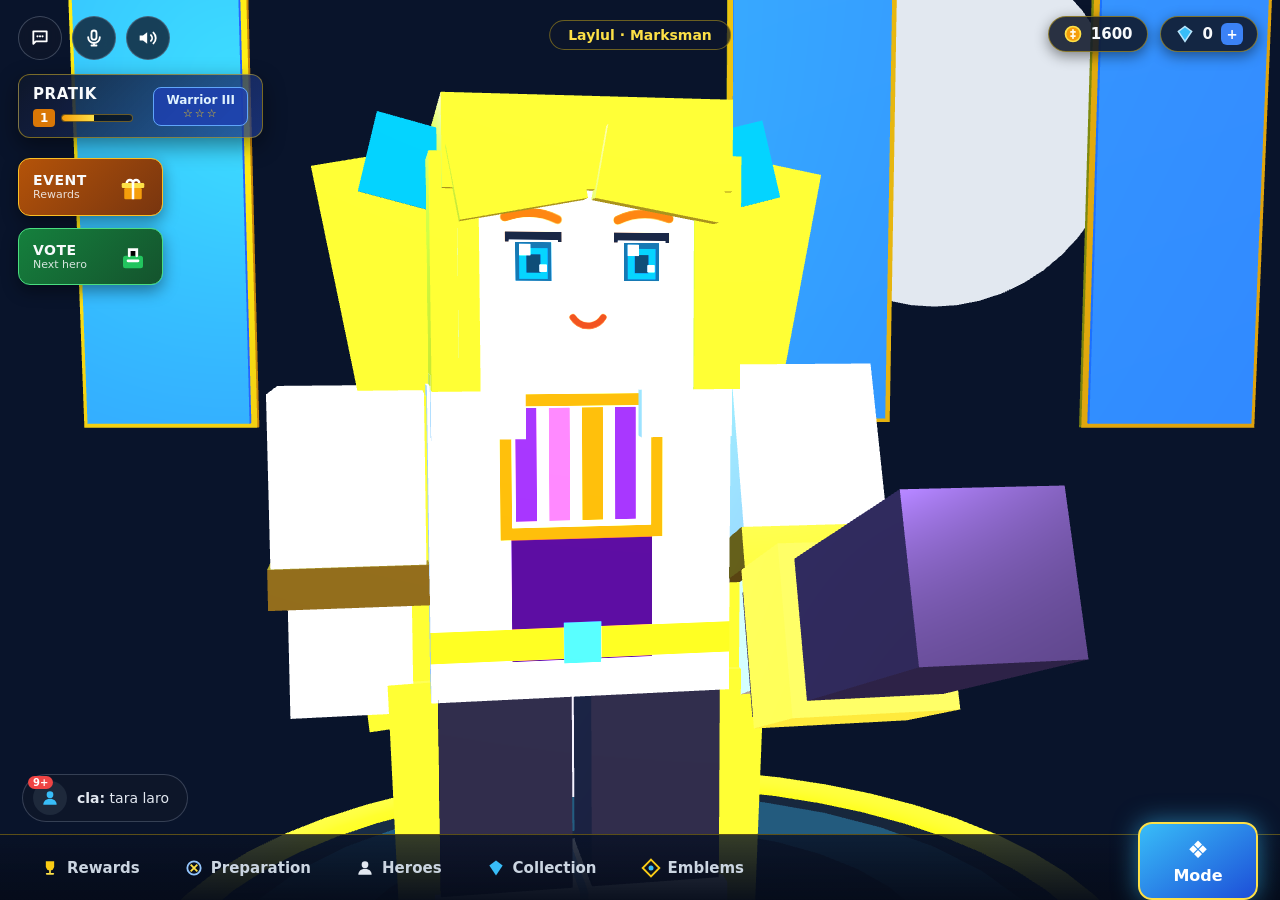
==== commit 6d40f0b1: "feat(godot4): upgrade MOBN Blox Legends 5v5 to Godot 4.7 Engine with full 3D R6 heroes and 100+ game" ====
--- a/index.html
+++ b/index.html
@@ -1,5 +1,6 @@
 <!DOCTYPE html>
 <html lang="en">
+
 <head>
   <meta charset="UTF-8" />
   <meta name="viewport" content="width=device-width, initial-scale=1.0, maximum-scale=1.0, user-scalable=no" />
@@ -7,6 +8,7 @@
   <link rel="stylesheet" href="src/styles.css" />
   <script src="vendor/three.min.js"></script>
 </head>
+
 <body>
   <!-- Shared Fullscreen WebGL 3D Canvas -->
   <canvas id="game-canvas"></canvas>
@@ -19,13 +21,27 @@
     <div class="lobby-top-left">
       <div class="roblox-top-icons">
         <button class="rbx-circle-btn" title="Chat">
-          <svg viewBox="0 0 24 24" class="svg-ico"><path d="M4 4h16v12H7l-3 3V4z" fill="none" stroke="currentColor" stroke-width="2.2" stroke-linejoin="round"/><circle cx="9" cy="10" r="1.3" fill="currentColor"/><circle cx="12" cy="10" r="1.3" fill="currentColor"/><circle cx="15" cy="10" r="1.3" fill="currentColor"/></svg>
+          <svg viewBox="0 0 24 24" class="svg-ico">
+            <path d="M4 4h16v12H7l-3 3V4z" fill="none" stroke="currentColor" stroke-width="2.2"
+              stroke-linejoin="round" />
+            <circle cx="9" cy="10" r="1.3" fill="currentColor" />
+            <circle cx="12" cy="10" r="1.3" fill="currentColor" />
+            <circle cx="15" cy="10" r="1.3" fill="currentColor" />
+          </svg>
         </button>
         <button class="rbx-circle-btn" title="Voice Mic">
-          <svg viewBox="0 0 24 24" class="svg-ico"><rect x="9" y="3" width="6" height="11" rx="3" fill="none" stroke="currentColor" stroke-width="2.2"/><path d="M5 11a7 7 0 0 0 14 0M12 18v3M9 21h6" fill="none" stroke="currentColor" stroke-width="2.2" stroke-linecap="round"/></svg>
+          <svg viewBox="0 0 24 24" class="svg-ico">
+            <rect x="9" y="3" width="6" height="11" rx="3" fill="none" stroke="currentColor" stroke-width="2.2" />
+            <path d="M5 11a7 7 0 0 0 14 0M12 18v3M9 21h6" fill="none" stroke="currentColor" stroke-width="2.2"
+              stroke-linecap="round" />
+          </svg>
         </button>
         <button id="bgm-toggle-btn" class="rbx-circle-btn" title="Toggle Soundtrack & Voice">
-          <svg viewBox="0 0 24 24" class="svg-ico"><path d="M11 5L6 9H2v6h4l5 4V5z" fill="currentColor"/><path d="M15.5 8.5a5 5 0 0 1 0 7M18.5 5.5a9 9 0 0 1 0 13" fill="none" stroke="currentColor" stroke-width="2.2" stroke-linecap="round"/></svg>
+          <svg viewBox="0 0 24 24" class="svg-ico">
+            <path d="M11 5L6 9H2v6h4l5 4V5z" fill="currentColor" />
+            <path d="M15.5 8.5a5 5 0 0 1 0 7M18.5 5.5a9 9 0 0 1 0 13" fill="none" stroke="currentColor"
+              stroke-width="2.2" stroke-linecap="round" />
+          </svg>
         </button>
       </div>
 
@@ -35,7 +51,9 @@
             <div class="profile-name">PRATIK</div>
             <div class="profile-xp-bar">
               <span class="lvl-pill">1</span>
-              <div class="xp-fill-track"><div class="xp-fill-inner" style="width: 45%"></div></div>
+              <div class="xp-fill-track">
+                <div class="xp-fill-inner" style="width: 45%"></div>
+              </div>
             </div>
           </div>
           <div class="rank-badge-pill">
@@ -53,7 +71,11 @@
             <div class="promo-sub">Rewards</div>
           </div>
           <span class="promo-icon">
-            <svg viewBox="0 0 24 24" class="svg-ico-lg"><rect x="3" y="8" width="18" height="4" rx="1" fill="#fde047"/><rect x="5" y="12" width="14" height="9" rx="1" fill="#f59e0b"/><path d="M12 8v13M7 8a2.5 2.5 0 1 1 5 0a2.5 2.5 0 1 1 5 0" fill="none" stroke="#fff" stroke-width="2"/></svg>
+            <svg viewBox="0 0 24 24" class="svg-ico-lg">
+              <rect x="3" y="8" width="18" height="4" rx="1" fill="#fde047" />
+              <rect x="5" y="12" width="14" height="9" rx="1" fill="#f59e0b" />
+              <path d="M12 8v13M7 8a2.5 2.5 0 1 1 5 0a2.5 2.5 0 1 1 5 0" fill="none" stroke="#fff" stroke-width="2" />
+            </svg>
           </span>
         </div>
 
@@ -63,7 +85,10 @@
             <div class="promo-sub">Next hero</div>
           </div>
           <span class="promo-icon">
-            <svg viewBox="0 0 24 24" class="svg-ico-lg"><rect x="4" y="11" width="16" height="10" rx="2" fill="#22c55e"/><path d="M9 11V6h6v5M8 15h8" stroke="#fff" stroke-width="2.2" stroke-linecap="round"/></svg>
+            <svg viewBox="0 0 24 24" class="svg-ico-lg">
+              <rect x="4" y="11" width="16" height="10" rx="2" fill="#22c55e" />
+              <path d="M9 11V6h6v5M8 15h8" stroke="#fff" stroke-width="2.2" stroke-linecap="round" />
+            </svg>
           </span>
         </div>
       </div>
@@ -72,11 +97,16 @@
     <!-- Top Right Currency Bar (Coins 1600 | Gems 0 +) -->
     <div class="lobby-top-right">
       <div class="currency-pill">
-        <svg viewBox="0 0 24 24" class="svg-ico"><circle cx="12" cy="12" r="9" fill="#f59e0b" stroke="#fde047" stroke-width="2"/><path d="M12 7v10M9.5 9.5h5M9.5 14.5h5" stroke="#fffbeb" stroke-width="2" stroke-linecap="round"/></svg>
+        <svg viewBox="0 0 24 24" class="svg-ico">
+          <circle cx="12" cy="12" r="9" fill="#f59e0b" stroke="#fde047" stroke-width="2" />
+          <path d="M12 7v10M9.5 9.5h5M9.5 14.5h5" stroke="#fffbeb" stroke-width="2" stroke-linecap="round" />
+        </svg>
         <span id="lobby-coins" class="curr-val">1600</span>
       </div>
       <div class="currency-pill">
-        <svg viewBox="0 0 24 24" class="svg-ico"><polygon points="12,3 20,9 12,21 4,9" fill="#38bdf8" stroke="#bae6fd" stroke-width="1.8"/></svg>
+        <svg viewBox="0 0 24 24" class="svg-ico">
+          <polygon points="12,3 20,9 12,21 4,9" fill="#38bdf8" stroke="#bae6fd" stroke-width="1.8" />
+        </svg>
         <span id="lobby-gems" class="curr-val">0</span>
         <button class="curr-add-btn">+</button>
       </div>
@@ -91,7 +121,10 @@
     <div class="lobby-friend-chat">
       <div class="friend-badge-wrap">
         <span class="notif-dot">9+</span>
-        <svg viewBox="0 0 24 24" class="svg-ico"><circle cx="12" cy="8" r="4" fill="#38bdf8"/><path d="M4 20c0-4.4 3.6-7 8-7s8 2.6 8 7" fill="#38bdf8"/></svg>
+        <svg viewBox="0 0 24 24" class="svg-ico">
+          <circle cx="12" cy="8" r="4" fill="#38bdf8" />
+          <path d="M4 20c0-4.4 3.6-7 8-7s8 2.6 8 7" fill="#38bdf8" />
+        </svg>
       </div>
       <span class="friend-msg"><strong>cla:</strong> tara laro</span>
     </div>
@@ -100,23 +133,37 @@
     <div class="lobby-bottom-bar">
       <div class="lobby-nav-tabs">
         <button class="lobby-nav-item" id="nav-rewards-btn">
-          <svg viewBox="0 0 24 24" class="svg-ico"><path d="M7 4h10v6a5 5 0 0 1-10 0V4z" fill="#facc15"/><path d="M12 15v4M8 19h8" stroke="#fde047" stroke-width="2" stroke-linecap="round"/></svg>
+          <svg viewBox="0 0 24 24" class="svg-ico">
+            <path d="M7 4h10v6a5 5 0 0 1-10 0V4z" fill="#facc15" />
+            <path d="M12 15v4M8 19h8" stroke="#fde047" stroke-width="2" stroke-linecap="round" />
+          </svg>
           <span>Rewards</span>
         </button>
         <button class="lobby-nav-item" id="nav-prep-btn">
-          <svg viewBox="0 0 24 24" class="svg-ico"><circle cx="12" cy="12" r="8" fill="none" stroke="#93c5fd" stroke-width="2.2"/><path d="M8 16L16 8M16 16L8 8" stroke="#fde047" stroke-width="2.2"/></svg>
+          <svg viewBox="0 0 24 24" class="svg-ico">
+            <circle cx="12" cy="12" r="8" fill="none" stroke="#93c5fd" stroke-width="2.2" />
+            <path d="M8 16L16 8M16 16L8 8" stroke="#fde047" stroke-width="2.2" />
+          </svg>
           <span>Preparation</span>
         </button>
         <button class="lobby-nav-item" id="nav-heroes-btn">
-          <svg viewBox="0 0 24 24" class="svg-ico"><circle cx="12" cy="8" r="4" fill="#e2e8f0"/><path d="M4 20c0-4.4 3.6-7 8-7s8 2.6 8 7" fill="#e2e8f0"/></svg>
+          <svg viewBox="0 0 24 24" class="svg-ico">
+            <circle cx="12" cy="8" r="4" fill="#e2e8f0" />
+            <path d="M4 20c0-4.4 3.6-7 8-7s8 2.6 8 7" fill="#e2e8f0" />
+          </svg>
           <span>Heroes</span>
         </button>
         <button class="lobby-nav-item" id="nav-collection-btn">
-          <svg viewBox="0 0 24 24" class="svg-ico"><polygon points="12,3 20,9 12,21 4,9" fill="#38bdf8"/></svg>
+          <svg viewBox="0 0 24 24" class="svg-ico">
+            <polygon points="12,3 20,9 12,21 4,9" fill="#38bdf8" />
+          </svg>
           <span>Collection</span>
         </button>
         <button class="lobby-nav-item" id="nav-emblems-btn">
-          <svg viewBox="0 0 24 24" class="svg-ico"><polygon points="12,2 22,12 12,22 2,12" fill="none" stroke="#facc15" stroke-width="2.2"/><circle cx="12" cy="12" r="3" fill="#38bdf8"/></svg>
+          <svg viewBox="0 0 24 24" class="svg-ico">
+            <polygon points="12,2 22,12 12,22 2,12" fill="none" stroke="#facc15" stroke-width="2.2" />
+            <circle cx="12" cy="12" r="3" fill="#38bdf8" />
+          </svg>
           <span>Emblems</span>
         </button>
       </div>
@@ -134,11 +181,16 @@
       <div class="queue-top-bar">
         <div class="rbx-top-left-mini">
           <button class="rbx-circle-btn">
-            <svg viewBox="0 0 24 24" class="svg-ico"><path d="M4 4h16v12H7l-3 3V4z" fill="none" stroke="currentColor" stroke-width="2.2"/></svg>
+            <svg viewBox="0 0 24 24" class="svg-ico">
+              <path d="M4 4h16v12H7l-3 3V4z" fill="none" stroke="currentColor" stroke-width="2.2" />
+            </svg>
             <span class="mini-badge">1</span>
           </button>
           <button class="rbx-circle-btn">
-            <svg viewBox="0 0 24 24" class="svg-ico"><rect x="9" y="3" width="6" height="11" rx="3" fill="none" stroke="currentColor" stroke-width="2.2"/><path d="M5 11a7 7 0 0 0 14 0M12 18v3" fill="none" stroke="currentColor" stroke-width="2.2"/></svg>
+            <svg viewBox="0 0 24 24" class="svg-ico">
+              <rect x="9" y="3" width="6" height="11" rx="3" fill="none" stroke="currentColor" stroke-width="2.2" />
+              <path d="M5 11a7 7 0 0 0 14 0M12 18v3" fill="none" stroke="currentColor" stroke-width="2.2" />
+            </svg>
           </button>
         </div>
 
@@ -163,15 +215,26 @@
           </div>
           <div class="slot-player-name">PRATIK</div>
           <div class="slot-rank-emblem">
-            <svg viewBox="0 0 24 24" class="svg-ico-lg"><path d="M12 2L20 6v6c0 5.5-3.5 9.5-8 11-4.5-1.5-8-5.5-8-11V6l8-4z" fill="#2563eb" stroke="#fde047" stroke-width="2"/></svg>
+            <svg viewBox="0 0 24 24" class="svg-ico-lg">
+              <path d="M12 2L20 6v6c0 5.5-3.5 9.5-8 11-4.5-1.5-8-5.5-8-11V6l8-4z" fill="#2563eb" stroke="#fde047"
+                stroke-width="2" />
+            </svg>
           </div>
           <div class="slot-hero-sub">Laylul</div>
         </div>
 
-        <div class="queue-banner-slot empty"><div class="slot-q-mark">?</div></div>
-        <div class="queue-banner-slot empty"><div class="slot-q-mark">?</div></div>
-        <div class="queue-banner-slot empty"><div class="slot-q-mark">?</div></div>
-        <div class="queue-banner-slot empty"><div class="slot-q-mark">?</div></div>
+        <div class="queue-banner-slot empty">
+          <div class="slot-q-mark">?</div>
+        </div>
+        <div class="queue-banner-slot empty">
+          <div class="slot-q-mark">?</div>
+        </div>
+        <div class="queue-banner-slot empty">
+          <div class="slot-q-mark">?</div>
+        </div>
+        <div class="queue-banner-slot empty">
+          <div class="slot-q-mark">?</div>
+        </div>
       </div>
 
       <!-- Right Online Friends Sidebar -->
@@ -349,12 +412,17 @@
 
       <div id="hud-shop-item" class="hud-shop-recommend" title="Click to buy item (500 Gold)">
         <div class="shop-item-icon">
-          <svg viewBox="0 0 64 64" class="svg-fill"><path d="M24 14h14v22l12 8v8H16V38l8-6V14z" fill="#60a5fa" stroke="#e0f2fe" stroke-width="3"/><path d="M12 24h10M8 32h12" stroke="#fde047" stroke-width="3.5" stroke-linecap="round"/></svg>
+          <svg viewBox="0 0 64 64" class="svg-fill">
+            <path d="M24 14h14v22l12 8v8H16V38l8-6V14z" fill="#60a5fa" stroke="#e0f2fe" stroke-width="3" />
+            <path d="M12 24h10M8 32h12" stroke="#fde047" stroke-width="3.5" stroke-linecap="round" />
+          </svg>
         </div>
         <div class="shop-item-meta">
           <div class="shop-item-name">Swift Boots</div>
           <div class="shop-item-gold">
-            <svg viewBox="0 0 24 24" class="svg-ico-xs"><circle cx="12" cy="12" r="9" fill="#f59e0b" stroke="#fde047" stroke-width="2"/></svg>
+            <svg viewBox="0 0 24 24" class="svg-ico-xs">
+              <circle cx="12" cy="12" r="9" fill="#f59e0b" stroke="#fde047" stroke-width="2" />
+            </svg>
             <span id="hud-gold-val">850</span>
           </div>
         </div>
@@ -366,20 +434,36 @@
       </div>
 
       <button id="hud-settings-btn" class="hud-gear-btn" title="Return to Lobby">
-        <svg viewBox="0 0 24 24" class="svg-ico"><circle cx="12" cy="12" r="3.5" fill="none" stroke="currentColor" stroke-width="2.4"/><path d="M12 2v3M12 19v3M2 12h3M19 12h3M4.9 4.9l2.1 2.1M17 17l2.1 2.1M19.1 4.9L17 7M7 17l-2.1 2.1" stroke="currentColor" stroke-width="2.4" stroke-linecap="round"/></svg>
+        <svg viewBox="0 0 24 24" class="svg-ico">
+          <circle cx="12" cy="12" r="3.5" fill="none" stroke="currentColor" stroke-width="2.4" />
+          <path d="M12 2v3M12 19v3M2 12h3M19 12h3M4.9 4.9l2.1 2.1M17 17l2.1 2.1M19.1 4.9L17 7M7 17l-2.1 2.1"
+            stroke="currentColor" stroke-width="2.4" stroke-linecap="round" />
+        </svg>
       </button>
     </div>
 
     <!-- Left Edge Turret Status Indicators & Zoom Magnifier (0:18 - 0:34) -->
     <div class="hud-left-rail">
       <button class="hud-zoom-btn">
-        <svg viewBox="0 0 24 24" class="svg-ico"><circle cx="10.5" cy="10.5" r="6.5" fill="none" stroke="currentColor" stroke-width="2.4"/><path d="M15.5 15.5L21 21M10.5 7.5v6M7.5 10.5h6" stroke="currentColor" stroke-width="2.2" stroke-linecap="round"/></svg>
+        <svg viewBox="0 0 24 24" class="svg-ico">
+          <circle cx="10.5" cy="10.5" r="6.5" fill="none" stroke="currentColor" stroke-width="2.4" />
+          <path d="M15.5 15.5L21 21M10.5 7.5v6M7.5 10.5h6" stroke="currentColor" stroke-width="2.2"
+            stroke-linecap="round" />
+        </svg>
       </button>
       <div class="turret-status-pill red-t">
-        <svg viewBox="0 0 24 24" class="svg-ico"><polygon points="12,3 16,7 12,11 8,7" fill="#f87171"/><rect x="8" y="12" width="8" height="8" rx="1" fill="#e2e8f0"/><rect x="5" y="19" width="14" height="3" rx="1" fill="#94a3b8"/></svg>
+        <svg viewBox="0 0 24 24" class="svg-ico">
+          <polygon points="12,3 16,7 12,11 8,7" fill="#f87171" />
+          <rect x="8" y="12" width="8" height="8" rx="1" fill="#e2e8f0" />
+          <rect x="5" y="19" width="14" height="3" rx="1" fill="#94a3b8" />
+        </svg>
       </div>
       <div class="turret-status-pill red-t">
-        <svg viewBox="0 0 24 24" class="svg-ico"><polygon points="12,3 16,7 12,11 8,7" fill="#f87171"/><rect x="8" y="12" width="8" height="8" rx="1" fill="#e2e8f0"/><rect x="5" y="19" width="14" height="3" rx="1" fill="#94a3b8"/></svg>
+        <svg viewBox="0 0 24 24" class="svg-ico">
+          <polygon points="12,3 16,7 12,11 8,7" fill="#f87171" />
+          <rect x="8" y="12" width="8" height="8" rx="1" fill="#e2e8f0" />
+          <rect x="5" y="19" width="14" height="3" rx="1" fill="#94a3b8" />
+        </svg>
       </div>
     </div>
 
@@ -395,15 +479,25 @@
     <!-- Top Right K/D/A Pill -->
     <div class="hud-top-right">
       <div class="kda-stat">
-        <svg viewBox="0 0 24 24" class="svg-ico-xs"><path d="M4 20L19 5M14 5h5v5M20 20L5 5M10 5H5v5" stroke="#f87171" stroke-width="2.5" stroke-linecap="round" fill="none"/></svg>
+        <svg viewBox="0 0 24 24" class="svg-ico-xs">
+          <path d="M4 20L19 5M14 5h5v5M20 20L5 5M10 5H5v5" stroke="#f87171" stroke-width="2.5" stroke-linecap="round"
+            fill="none" />
+        </svg>
         <strong id="hud-kills">0</strong>
       </div>
       <div class="kda-stat">
-        <svg viewBox="0 0 24 24" class="svg-ico-xs"><circle cx="12" cy="10" r="7" fill="#94a3b8"/><rect x="9" y="15" width="6" height="5" rx="1" fill="#94a3b8"/><circle cx="9.5" cy="10" r="1.6" fill="#0f172a"/><circle cx="14.5" cy="10" r="1.6" fill="#0f172a"/></svg>
+        <svg viewBox="0 0 24 24" class="svg-ico-xs">
+          <circle cx="12" cy="10" r="7" fill="#94a3b8" />
+          <rect x="9" y="15" width="6" height="5" rx="1" fill="#94a3b8" />
+          <circle cx="9.5" cy="10" r="1.6" fill="#0f172a" />
+          <circle cx="14.5" cy="10" r="1.6" fill="#0f172a" />
+        </svg>
         <strong id="hud-deaths">1</strong>
       </div>
       <div class="kda-stat">
-        <svg viewBox="0 0 24 24" class="svg-ico-xs"><path d="M12 3l2.6 5.4L20 9.2l-4 3.9.9 5.5-4.9-2.6-4.9 2.6.9-5.5-4-3.9 5.4-.8L12 3z" fill="#38bdf8"/></svg>
+        <svg viewBox="0 0 24 24" class="svg-ico-xs">
+          <path d="M12 3l2.6 5.4L20 9.2l-4 3.9.9 5.5-4.9-2.6-4.9 2.6.9-5.5-4-3.9 5.4-.8L12 3z" fill="#38bdf8" />
+        </svg>
         <strong id="hud-assists">0</strong>
       </div>
     </div>
@@ -435,7 +529,11 @@
       <div class="action-spell-wrap">
         <button id="btn-recall" class="battle-action-circle recall-circle">
           <div class="sk-art-slot">
-            <svg viewBox="0 0 64 64" class="svg-fill"><ellipse cx="32" cy="50" rx="18" ry="6" fill="none" stroke="#bae6fd" stroke-width="4"/><circle cx="32" cy="17" r="6.5" fill="#ffffff"/><path d="M24 26h16l2 12h-5l-1 11h-8l-1-11h-5z" fill="#ffffff"/></svg>
+            <svg viewBox="0 0 64 64" class="svg-fill">
+              <ellipse cx="32" cy="50" rx="18" ry="6" fill="none" stroke="#bae6fd" stroke-width="4" />
+              <circle cx="32" cy="17" r="6.5" fill="#ffffff" />
+              <path d="M24 26h16l2 12h-5l-1 11h-8l-1-11h-5z" fill="#ffffff" />
+            </svg>
           </div>
           <div class="cd-overlay hidden">8</div>
         </button>
@@ -445,7 +543,11 @@
       <div class="action-spell-wrap">
         <button id="btn-regen" class="battle-action-circle regen-circle">
           <div class="sk-art-slot">
-            <svg viewBox="0 0 64 64" class="svg-fill"><circle cx="32" cy="17" r="6.5" fill="#0f172a"/><path d="M24 26h16l2 12h-5l-1 11h-8l-1-11h-5z" fill="#0f172a"/><path d="M48 16v10M43 21h10M15 24v8M11 28h8" stroke="#bbf7d0" stroke-width="4" stroke-linecap="round"/></svg>
+            <svg viewBox="0 0 64 64" class="svg-fill">
+              <circle cx="32" cy="17" r="6.5" fill="#0f172a" />
+              <path d="M24 26h16l2 12h-5l-1 11h-8l-1-11h-5z" fill="#0f172a" />
+              <path d="M48 16v10M43 21h10M15 24v8M11 28h8" stroke="#bbf7d0" stroke-width="4" stroke-linecap="round" />
+            </svg>
           </div>
           <div class="cd-overlay hidden">12</div>
         </button>
@@ -455,7 +557,11 @@
       <div class="action-spell-wrap">
         <button id="btn-spell" class="battle-action-circle flicker-circle">
           <div class="sk-art-slot">
-            <svg viewBox="0 0 64 64" class="svg-fill"><circle cx="40" cy="15" r="6" fill="#ffffff"/><path d="M28 24l14-2-4 14 8 8-4 4-10-8-6 10-5-3 6-13-7-3z" fill="#ffffff"/><path d="M8 22h12M6 32h12M10 42h10" stroke="#bae6fd" stroke-width="4" stroke-linecap="round"/></svg>
+            <svg viewBox="0 0 64 64" class="svg-fill">
+              <circle cx="40" cy="15" r="6" fill="#ffffff" />
+              <path d="M28 24l14-2-4 14 8 8-4 4-10-8-6 10-5-3 6-13-7-3z" fill="#ffffff" />
+              <path d="M8 22h12M6 32h12M10 42h10" stroke="#bae6fd" stroke-width="4" stroke-linecap="round" />
+            </svg>
           </div>
           <div class="cd-overlay hidden">13</div>
         </button>
@@ -523,4 +629,5 @@
   <script src="src/arena.js?v=2"></script>
   <script src="src/main.js?v=2"></script>
 </body>
-</html>
+
+</html>
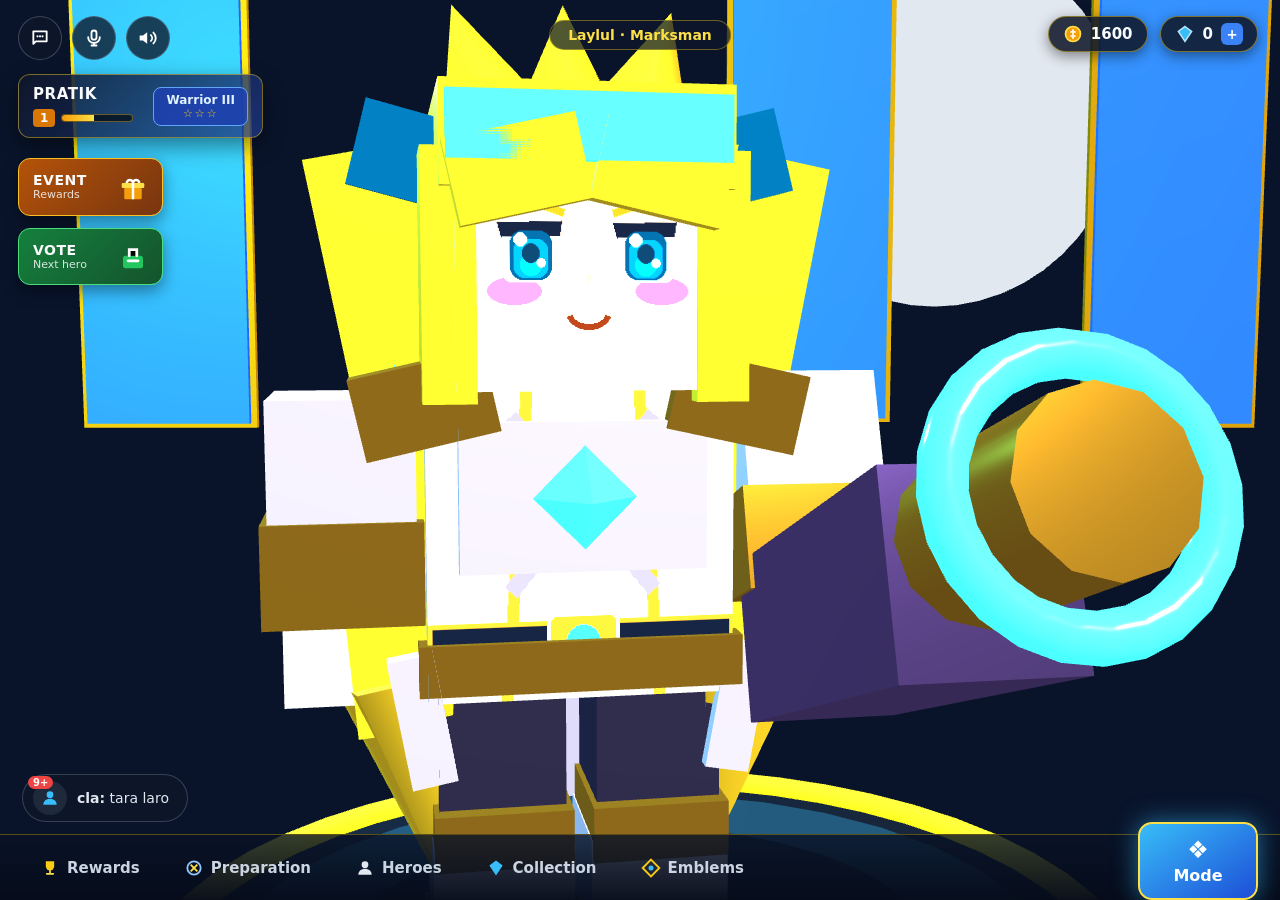
==== commit b895862c: "feat(characters): overhaul 3D hero models, armored rigs, back wings/jetpacks, and v3 portraits acros" ====
--- a/index.html
+++ b/index.html
@@ -623,11 +623,11 @@
   <!-- Global Toast Notice -->
   <div id="global-toast" class="global-toast hidden"></div>
 
-  <script src="src/icons.js?v=2"></script>
-  <script src="src/heroes.js?v=2"></script>
-  <script src="src/models.js?v=2"></script>
-  <script src="src/arena.js?v=2"></script>
-  <script src="src/main.js?v=2"></script>
+  <script src="src/icons.js?v=3"></script>
+  <script src="src/heroes.js?v=3"></script>
+  <script src="src/models.js?v=3"></script>
+  <script src="src/arena.js?v=3"></script>
+  <script src="src/main.js?v=3"></script>
 </body>
 
 </html>
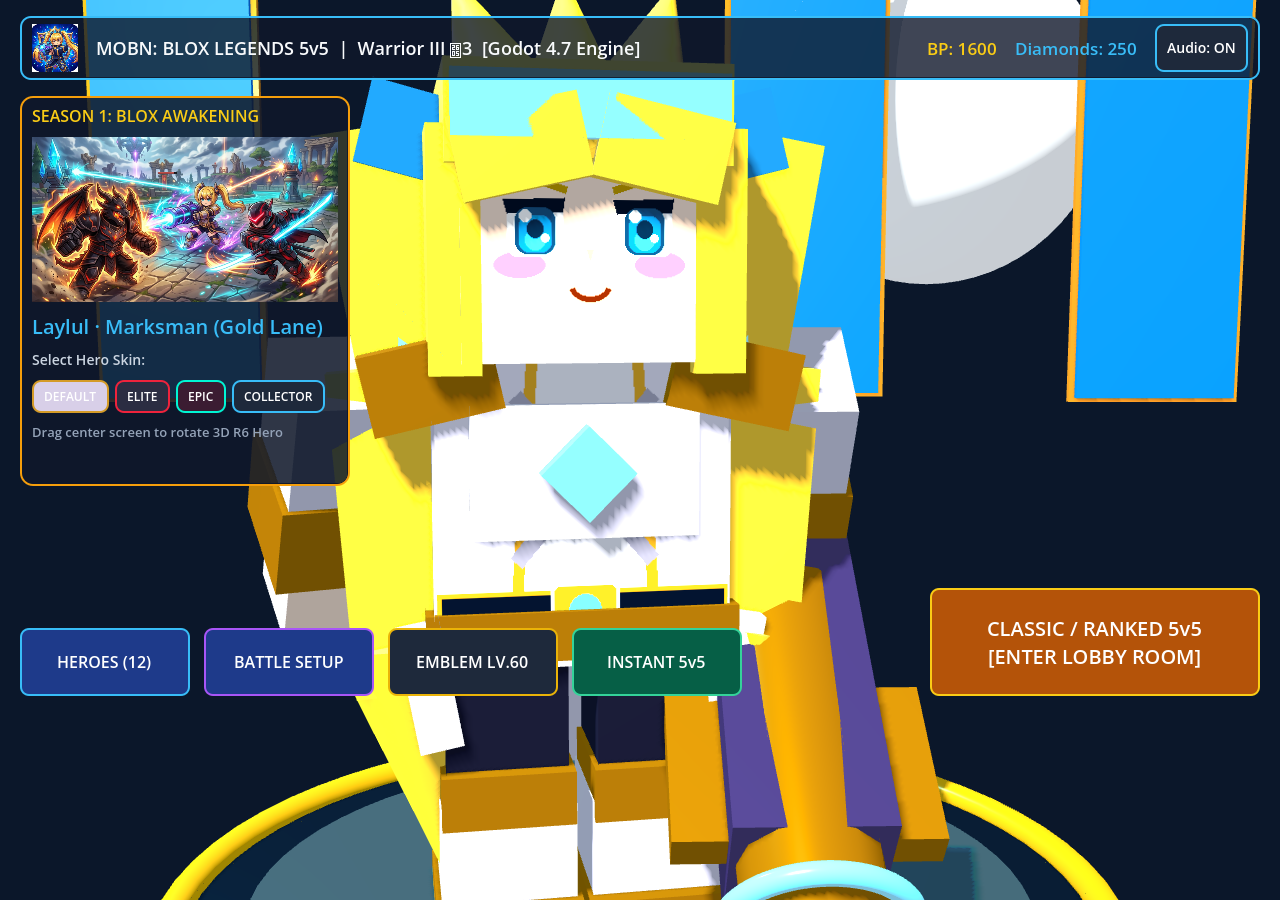
==== commit 9630ab0a: "feat(godot4-web): export native Godot 4.7 WebAssembly build to GitHub Pages with monster, minion, an" ====
--- a/index.html
+++ b/index.html
@@ -1,633 +1,220 @@
 <!DOCTYPE html>
 <html lang="en">
-
-<head>
-  <meta charset="UTF-8" />
-  <meta name="viewport" content="width=device-width, initial-scale=1.0, maximum-scale=1.0, user-scalable=no" />
-  <title>MOBN: Blox Legends 5v5</title>
-  <link rel="stylesheet" href="src/styles.css" />
-  <script src="vendor/three.min.js"></script>
-</head>
-
-<body>
-  <!-- Shared Fullscreen WebGL 3D Canvas -->
-  <canvas id="game-canvas"></canvas>
-
-  <!-- ==================== 1. LOBBY SCREEN (0:00 - 0:01) ==================== -->
-  <div id="screen-lobby" class="game-screen">
-    <div id="lobby-3d-drag" class="lobby-drag-zone" title="Drag to rotate hero"></div>
-
-    <!-- Top Left Roblox / Chat / Mic / Audio Controls + Player Profile -->
-    <div class="lobby-top-left">
-      <div class="roblox-top-icons">
-        <button class="rbx-circle-btn" title="Chat">
-          <svg viewBox="0 0 24 24" class="svg-ico">
-            <path d="M4 4h16v12H7l-3 3V4z" fill="none" stroke="currentColor" stroke-width="2.2"
-              stroke-linejoin="round" />
-            <circle cx="9" cy="10" r="1.3" fill="currentColor" />
-            <circle cx="12" cy="10" r="1.3" fill="currentColor" />
-            <circle cx="15" cy="10" r="1.3" fill="currentColor" />
-          </svg>
-        </button>
-        <button class="rbx-circle-btn" title="Voice Mic">
-          <svg viewBox="0 0 24 24" class="svg-ico">
-            <rect x="9" y="3" width="6" height="11" rx="3" fill="none" stroke="currentColor" stroke-width="2.2" />
-            <path d="M5 11a7 7 0 0 0 14 0M12 18v3M9 21h6" fill="none" stroke="currentColor" stroke-width="2.2"
-              stroke-linecap="round" />
-          </svg>
-        </button>
-        <button id="bgm-toggle-btn" class="rbx-circle-btn" title="Toggle Soundtrack & Voice">
-          <svg viewBox="0 0 24 24" class="svg-ico">
-            <path d="M11 5L6 9H2v6h4l5 4V5z" fill="currentColor" />
-            <path d="M15.5 8.5a5 5 0 0 1 0 7M18.5 5.5a9 9 0 0 1 0 13" fill="none" stroke="currentColor"
-              stroke-width="2.2" stroke-linecap="round" />
-          </svg>
-        </button>
-      </div>
-
-      <div class="player-profile-card">
-        <div class="profile-main-row">
-          <div class="profile-name-block">
-            <div class="profile-name">PRATIK</div>
-            <div class="profile-xp-bar">
-              <span class="lvl-pill">1</span>
-              <div class="xp-fill-track">
-                <div class="xp-fill-inner" style="width: 45%"></div>
-              </div>
-            </div>
-          </div>
-          <div class="rank-badge-pill">
-            <div class="rank-name">Warrior III</div>
-            <div class="rank-stars">☆☆☆</div>
-          </div>
-        </div>
-      </div>
-
-      <!-- Event & Vote Cards on Left Side -->
-      <div class="lobby-side-cards">
-        <div class="side-promo-card event-card">
-          <div>
-            <div class="promo-title">EVENT</div>
-            <div class="promo-sub">Rewards</div>
-          </div>
-          <span class="promo-icon">
-            <svg viewBox="0 0 24 24" class="svg-ico-lg">
-              <rect x="3" y="8" width="18" height="4" rx="1" fill="#fde047" />
-              <rect x="5" y="12" width="14" height="9" rx="1" fill="#f59e0b" />
-              <path d="M12 8v13M7 8a2.5 2.5 0 1 1 5 0a2.5 2.5 0 1 1 5 0" fill="none" stroke="#fff" stroke-width="2" />
-            </svg>
-          </span>
-        </div>
-
-        <div class="side-promo-card vote-card">
-          <div>
-            <div class="promo-title">VOTE</div>
-            <div class="promo-sub">Next hero</div>
-          </div>
-          <span class="promo-icon">
-            <svg viewBox="0 0 24 24" class="svg-ico-lg">
-              <rect x="4" y="11" width="16" height="10" rx="2" fill="#22c55e" />
-              <path d="M9 11V6h6v5M8 15h8" stroke="#fff" stroke-width="2.2" stroke-linecap="round" />
-            </svg>
-          </span>
-        </div>
-      </div>
-    </div>
-
-    <!-- Top Right Currency Bar (Coins 1600 | Gems 0 +) -->
-    <div class="lobby-top-right">
-      <div class="currency-pill">
-        <svg viewBox="0 0 24 24" class="svg-ico">
-          <circle cx="12" cy="12" r="9" fill="#f59e0b" stroke="#fde047" stroke-width="2" />
-          <path d="M12 7v10M9.5 9.5h5M9.5 14.5h5" stroke="#fffbeb" stroke-width="2" stroke-linecap="round" />
-        </svg>
-        <span id="lobby-coins" class="curr-val">1600</span>
-      </div>
-      <div class="currency-pill">
-        <svg viewBox="0 0 24 24" class="svg-ico">
-          <polygon points="12,3 20,9 12,21 4,9" fill="#38bdf8" stroke="#bae6fd" stroke-width="1.8" />
-        </svg>
-        <span id="lobby-gems" class="curr-val">0</span>
-        <button class="curr-add-btn">+</button>
-      </div>
-    </div>
-
-    <!-- Center Hero Tag Floating Indicator -->
-    <div class="lobby-center-tag">
-      <span id="lobby-hero-badge">Laylul · Marksman</span>
-    </div>
-
-    <!-- Bottom Left Live Party / Friend Invite Banner (cla: tara laro) -->
-    <div class="lobby-friend-chat">
-      <div class="friend-badge-wrap">
-        <span class="notif-dot">9+</span>
-        <svg viewBox="0 0 24 24" class="svg-ico">
-          <circle cx="12" cy="8" r="4" fill="#38bdf8" />
-          <path d="M4 20c0-4.4 3.6-7 8-7s8 2.6 8 7" fill="#38bdf8" />
-        </svg>
-      </div>
-      <span class="friend-msg"><strong>cla:</strong> tara laro</span>
-    </div>
-
-    <!-- Bottom Navigation Bar + Blue Diamond MODE Button -->
-    <div class="lobby-bottom-bar">
-      <div class="lobby-nav-tabs">
-        <button class="lobby-nav-item" id="nav-rewards-btn">
-          <svg viewBox="0 0 24 24" class="svg-ico">
-            <path d="M7 4h10v6a5 5 0 0 1-10 0V4z" fill="#facc15" />
-            <path d="M12 15v4M8 19h8" stroke="#fde047" stroke-width="2" stroke-linecap="round" />
-          </svg>
-          <span>Rewards</span>
-        </button>
-        <button class="lobby-nav-item" id="nav-prep-btn">
-          <svg viewBox="0 0 24 24" class="svg-ico">
-            <circle cx="12" cy="12" r="8" fill="none" stroke="#93c5fd" stroke-width="2.2" />
-            <path d="M8 16L16 8M16 16L8 8" stroke="#fde047" stroke-width="2.2" />
-          </svg>
-          <span>Preparation</span>
-        </button>
-        <button class="lobby-nav-item" id="nav-heroes-btn">
-          <svg viewBox="0 0 24 24" class="svg-ico">
-            <circle cx="12" cy="8" r="4" fill="#e2e8f0" />
-            <path d="M4 20c0-4.4 3.6-7 8-7s8 2.6 8 7" fill="#e2e8f0" />
-          </svg>
-          <span>Heroes</span>
-        </button>
-        <button class="lobby-nav-item" id="nav-collection-btn">
-          <svg viewBox="0 0 24 24" class="svg-ico">
-            <polygon points="12,3 20,9 12,21 4,9" fill="#38bdf8" />
-          </svg>
-          <span>Collection</span>
-        </button>
-        <button class="lobby-nav-item" id="nav-emblems-btn">
-          <svg viewBox="0 0 24 24" class="svg-ico">
-            <polygon points="12,2 22,12 12,22 2,12" fill="none" stroke="#facc15" stroke-width="2.2" />
-            <circle cx="12" cy="12" r="3" fill="#38bdf8" />
-          </svg>
-          <span>Emblems</span>
-        </button>
-      </div>
-
-      <button id="lobby-mode-btn" class="mode-play-btn">
-        <div class="mode-diamond-icon">❖</div>
-        <span>Mode</span>
-      </button>
-    </div>
-  </div>
-
-  <!-- ==================== 2. CLASSIC 5V5 MATCHMAKING ROOM (0:02 - 0:03) ==================== -->
-  <div id="screen-queue" class="game-screen hidden">
-    <div class="queue-backdrop">
-      <div class="queue-top-bar">
-        <div class="rbx-top-left-mini">
-          <button class="rbx-circle-btn">
-            <svg viewBox="0 0 24 24" class="svg-ico">
-              <path d="M4 4h16v12H7l-3 3V4z" fill="none" stroke="currentColor" stroke-width="2.2" />
-            </svg>
-            <span class="mini-badge">1</span>
-          </button>
-          <button class="rbx-circle-btn">
-            <svg viewBox="0 0 24 24" class="svg-ico">
-              <rect x="9" y="3" width="6" height="11" rx="3" fill="none" stroke="currentColor" stroke-width="2.2" />
-              <path d="M5 11a7 7 0 0 0 14 0M12 18v3" fill="none" stroke="currentColor" stroke-width="2.2" />
-            </svg>
-          </button>
-        </div>
-
-        <div class="queue-header-center">
-          <button id="queue-back-btn" class="queue-back-btn">↩</button>
-          <h1 id="queue-mode-title">CLASSIC</h1>
-          <div class="switch-mode-wrap">
-            <button id="queue-switch-mode" class="queue-switch-btn">⇄</button>
-            <div class="switch-tooltip">Tap here to switch between modes.</div>
-          </div>
-        </div>
-
-        <div class="queue-ping-pill">99ms ✦</div>
-      </div>
-
-      <!-- 5 Party Banner Columns -->
-      <div class="queue-slots-container">
-        <div class="queue-banner-slot occupied">
-          <div class="slot-crown">★</div>
-          <div class="slot-avatar-box">
-            <img src="" id="queue-player-portrait" alt="Player" />
-          </div>
-          <div class="slot-player-name">PRATIK</div>
-          <div class="slot-rank-emblem">
-            <svg viewBox="0 0 24 24" class="svg-ico-lg">
-              <path d="M12 2L20 6v6c0 5.5-3.5 9.5-8 11-4.5-1.5-8-5.5-8-11V6l8-4z" fill="#2563eb" stroke="#fde047"
-                stroke-width="2" />
-            </svg>
-          </div>
-          <div class="slot-hero-sub">Laylul</div>
-        </div>
-
-        <div class="queue-banner-slot empty">
-          <div class="slot-q-mark">?</div>
-        </div>
-        <div class="queue-banner-slot empty">
-          <div class="slot-q-mark">?</div>
-        </div>
-        <div class="queue-banner-slot empty">
-          <div class="slot-q-mark">?</div>
-        </div>
-        <div class="queue-banner-slot empty">
-          <div class="slot-q-mark">?</div>
-        </div>
-      </div>
-
-      <!-- Right Online Friends Sidebar -->
-      <div class="queue-friends-sidebar">
-        <div class="friends-header-icons">
-          <span>⊞</span>
-        </div>
-        <div class="friend-entry"><span class="fr-ava">P1</span><span class="fr-status on"></span></div>
-        <div class="friend-entry"><span class="fr-ava">P2</span><span class="fr-status on"></span></div>
-        <div class="friend-entry"><span class="fr-ava">P3</span><span class="fr-status on"></span></div>
-        <div class="friend-entry"><span class="fr-ava">P4</span><span class="fr-status on"></span></div>
-        <div class="friend-entry"><span class="fr-ava">P5</span><span class="fr-status on"></span></div>
-      </div>
-
-      <!-- Bottom Queue Controls & Server Toast -->
-      <div class="queue-bottom-bar">
-        <button class="players-only-pill">Players only</button>
-        <button id="queue-start-cancel-btn" class="queue-cancel-btn canceling">Cancel 00:01</button>
-      </div>
-
-      <div id="queue-toast-banner" class="server-found-toast hidden">
-        Found players on another server - moving you there...
-      </div>
-    </div>
-  </div>
-
-  <!-- ==================== 3. LOADING HEROES SPLASH SCREEN (0:04 - 0:06) ==================== -->
-  <div id="screen-loading-heroes" class="game-screen hidden">
-    <div id="loading-black-splash" class="black-loading-splash">
-      <div class="gold-loading-title">LOADING...</div>
-    </div>
-
-    <div id="loading-crest-main" class="crest-loading-screen hidden">
-      <div class="crest-center-artwork">
-        <div class="golden-crest-ring">
-          <div class="golden-crest-diamond">
-            <div class="golden-crest-core"></div>
-          </div>
-        </div>
-      </div>
-
-      <div class="loading-progress-area">
-        <div class="loading-labels-row">
-          <span id="loading-heroes-left" class="loading-left-lbl">Loading heroes... 28%</span>
-          <span id="loading-heroes-pct" class="loading-right-pct">57%</span>
-        </div>
-        <div class="loading-track-outer">
-          <div id="loading-heroes-bar" class="loading-track-fill" style="width: 57%"></div>
-        </div>
-        <div class="loading-tip-pill">
-          <span class="tip-tag">TIP</span>
-          <span>Practice mode has training dummies and an AI hero to duel. Great for learning combos.</span>
-        </div>
-      </div>
-    </div>
-  </div>
-
-  <!-- ==================== 4. DRAFT PICK & LANE SELECTION SCREEN (0:07 - 0:14) ==================== -->
-  <div id="screen-draft" class="game-screen hidden">
-    <div class="draft-layout">
-      <!-- Left Team Roster Column -->
-      <div id="draft-team-sidebar" class="draft-left-team"></div>
-
-      <!-- Main Draft Center Area -->
-      <div class="draft-main-panel">
-        <div class="draft-top-header">
-          <div class="pick-title">Pick Your Hero</div>
-          <div id="draft-timer-num" class="pick-timer">20</div>
-          <div class="pick-sub">Everyone picks at the same time</div>
-        </div>
-
-        <!-- Top 5 Lane Claim Pills: E | M | J | G | R -->
-        <div id="draft-top-lanes" class="draft-lane-claims"></div>
-
-        <!-- Pre-Lock Hero Selection Panel (0:07 - 0:09) -->
-        <div id="draft-pick-main" class="draft-selection-box">
-          <div id="draft-filter-tabs" class="draft-sub-tabs"></div>
-          <div id="draft-heroes-grid" class="draft-hero-tiles"></div>
-          <div id="draft-skills-preview" class="draft-skills-cards"></div>
-        </div>
-
-        <!-- Post-Lock Skin Carousel & Big Right Hero Standee Panel (0:14) -->
-        <div id="draft-skin-showcase" class="draft-skin-panel hidden">
-          <div class="skin-left-column">
-            <div id="draft-skin-cards" class="skin-cards-row"></div>
-            <div class="locked-hero-banner">
-              <div id="draft-locked-hero-name" class="locked-h-name">Laylul</div>
-              <div id="draft-locked-hero-title" class="locked-h-title">Void Marksman</div>
-            </div>
-          </div>
-
-          <div class="skin-right-standee">
-            <div class="standee-figure-box">
-              <img id="draft-standee-img" src="" alt="Yu Zong" />
-            </div>
-            <div id="draft-standee-name" class="standee-hero-name">Yu Zong</div>
-          </div>
-        </div>
-
-        <div id="draft-notice-pill" class="draft-toast-pill hidden">Kezzy already took that lane.</div>
-
-        <!-- Confirm Button -->
-        <div class="draft-confirm-area">
-          <div class="confirm-hint">Press Confirm to lock in your hero.</div>
-          <button id="draft-confirm-btn" class="draft-confirm-btn">Confirm</button>
-        </div>
-
-        <!-- Bottom Bar: SKILLS | 0 Matches 0% Win Rate | BATTLE SETUP | Regen + Flicker -->
-        <div class="draft-bottom-bar">
-          <button id="draft-skills-toggle-btn" class="draft-bot-btn">SKILLS</button>
-          <div class="draft-stats-pill">
-            <span><strong>0</strong> Matches</span>
-            <span class="stat-sep">|</span>
-            <span><strong>0%</strong> Win Rate</span>
-          </div>
-          <button id="draft-battle-setup-btn" class="draft-setup-btn">BATTLE SETUP</button>
-          <div class="draft-spells-preview">
-            <div class="mini-spell-item"><span class="sp-dot green">+</span><span>Regen</span></div>
-            <div class="mini-spell-item"><span class="sp-dot blue">⚡</span><span>Flicker</span></div>
-          </div>
-        </div>
-      </div>
-    </div>
-  </div>
-
-  <!-- ==================== 5. BATTLE SETUP MODAL (0:10 - 0:13) ==================== -->
-  <div id="modal-battle-setup" class="modal-overlay hidden">
-    <div class="battle-setup-dialog">
-      <div class="setup-modal-header">
-        <h2 id="setup-hero-title">BATTLE SETUP · Laylul</h2>
-        <button id="setup-close-btn" class="modal-close-x">✕</button>
-      </div>
-      <div id="setup-builds-list" class="setup-builds-container"></div>
-      <div class="setup-modal-footer">
-        EDIT changes a setup's items. The shop buys the setup IN USE.
-      </div>
-    </div>
-  </div>
-
-  <!-- ==================== 6. HEROES ROSTER DRAWER MODAL ==================== -->
-  <div id="modal-heroes-drawer" class="modal-overlay hidden">
-    <div class="heroes-drawer-dialog">
-      <div class="setup-modal-header">
-        <h2>HEROES ROSTER (11 PLAYABLE BLOX LEGENDS)</h2>
-        <button id="heroes-drawer-close" class="modal-close-x">✕</button>
-      </div>
-      <div id="heroes-drawer-detail" class="drawer-detail-box"></div>
-      <div id="heroes-drawer-grid" class="heroes-roster-grid"></div>
-    </div>
-  </div>
-
-  <!-- ==================== 7. 5V5 VS MATCH LOADING SCREEN (0:15 - 0:16) ==================== -->
-  <div id="screen-vs-loading" class="game-screen hidden">
-    <div class="vs-loading-wrapper">
-      <div id="vs-red-team-row" class="vs-team-row red-row"></div>
-      <div class="vs-center-divider">
-        <span class="vs-loading-msg">Loading the match...</span>
-        <div class="vs-badge-circle">VS</div>
-      </div>
-      <div id="vs-blue-team-row" class="vs-team-row blue-row"></div>
-    </div>
-  </div>
-
-  <!-- ==================== 8. IN-GAME 3D MOBA ARENA HUD (0:17 - 0:34) ==================== -->
-  <div id="screen-battle-hud" class="game-screen hidden">
-    <div id="overhead-bars-layer" class="hud-world-layer"></div>
-    <div id="combat-fx-layer" class="hud-world-layer"></div>
-
-    <!-- Top Left Hero Avatar + Shop Item Recommendation + Ping/FPS + Settings Gear -->
-    <div class="hud-top-left">
-      <div class="hud-avatar-frame">
-        <img id="hud-hero-portrait" src="" alt="Hero" />
-        <span id="hud-hero-lvl" class="hud-lvl-badge">3</span>
-      </div>
-
-      <div id="hud-shop-item" class="hud-shop-recommend" title="Click to buy item (500 Gold)">
-        <div class="shop-item-icon">
-          <svg viewBox="0 0 64 64" class="svg-fill">
-            <path d="M24 14h14v22l12 8v8H16V38l8-6V14z" fill="#60a5fa" stroke="#e0f2fe" stroke-width="3" />
-            <path d="M12 24h10M8 32h12" stroke="#fde047" stroke-width="3.5" stroke-linecap="round" />
-          </svg>
-        </div>
-        <div class="shop-item-meta">
-          <div class="shop-item-name">Swift Boots</div>
-          <div class="shop-item-gold">
-            <svg viewBox="0 0 24 24" class="svg-ico-xs">
-              <circle cx="12" cy="12" r="9" fill="#f59e0b" stroke="#fde047" stroke-width="2" />
-            </svg>
-            <span id="hud-gold-val">850</span>
-          </div>
-        </div>
-      </div>
-
-      <div class="hud-perf-stats">
-        <div class="ping-line">98ms</div>
-        <div class="fps-line">60 FPS</div>
-      </div>
-
-      <button id="hud-settings-btn" class="hud-gear-btn" title="Return to Lobby">
-        <svg viewBox="0 0 24 24" class="svg-ico">
-          <circle cx="12" cy="12" r="3.5" fill="none" stroke="currentColor" stroke-width="2.4" />
-          <path d="M12 2v3M12 19v3M2 12h3M19 12h3M4.9 4.9l2.1 2.1M17 17l2.1 2.1M19.1 4.9L17 7M7 17l-2.1 2.1"
-            stroke="currentColor" stroke-width="2.4" stroke-linecap="round" />
-        </svg>
-      </button>
-    </div>
-
-    <!-- Left Edge Turret Status Indicators & Zoom Magnifier (0:18 - 0:34) -->
-    <div class="hud-left-rail">
-      <button class="hud-zoom-btn">
-        <svg viewBox="0 0 24 24" class="svg-ico">
-          <circle cx="10.5" cy="10.5" r="6.5" fill="none" stroke="currentColor" stroke-width="2.4" />
-          <path d="M15.5 15.5L21 21M10.5 7.5v6M7.5 10.5h6" stroke="currentColor" stroke-width="2.2"
-            stroke-linecap="round" />
-        </svg>
-      </button>
-      <div class="turret-status-pill red-t">
-        <svg viewBox="0 0 24 24" class="svg-ico">
-          <polygon points="12,3 16,7 12,11 8,7" fill="#f87171" />
-          <rect x="8" y="12" width="8" height="8" rx="1" fill="#e2e8f0" />
-          <rect x="5" y="19" width="14" height="3" rx="1" fill="#94a3b8" />
-        </svg>
-      </div>
-      <div class="turret-status-pill red-t">
-        <svg viewBox="0 0 24 24" class="svg-ico">
-          <polygon points="12,3 16,7 12,11 8,7" fill="#f87171" />
-          <rect x="8" y="12" width="8" height="8" rx="1" fill="#e2e8f0" />
-          <rect x="5" y="19" width="14" height="3" rx="1" fill="#94a3b8" />
-        </svg>
-      </div>
-    </div>
-
-    <!-- Top Center Scoreboard: Blue Score | 00:38 | Red Score -->
-    <div class="hud-top-center">
-      <div class="scoreboard-pill">
-        <span id="hud-blue-score" class="score-num blue-score">0</span>
-        <span id="hud-clock" class="match-clock">00:38</span>
-        <span id="hud-red-score" class="score-num red-score">1</span>
-      </div>
-    </div>
-
-    <!-- Top Right K/D/A Pill -->
-    <div class="hud-top-right">
-      <div class="kda-stat">
-        <svg viewBox="0 0 24 24" class="svg-ico-xs">
-          <path d="M4 20L19 5M14 5h5v5M20 20L5 5M10 5H5v5" stroke="#f87171" stroke-width="2.5" stroke-linecap="round"
-            fill="none" />
-        </svg>
-        <strong id="hud-kills">0</strong>
-      </div>
-      <div class="kda-stat">
-        <svg viewBox="0 0 24 24" class="svg-ico-xs">
-          <circle cx="12" cy="10" r="7" fill="#94a3b8" />
-          <rect x="9" y="15" width="6" height="5" rx="1" fill="#94a3b8" />
-          <circle cx="9.5" cy="10" r="1.6" fill="#0f172a" />
-          <circle cx="14.5" cy="10" r="1.6" fill="#0f172a" />
-        </svg>
-        <strong id="hud-deaths">1</strong>
-      </div>
-      <div class="kda-stat">
-        <svg viewBox="0 0 24 24" class="svg-ico-xs">
-          <path d="M12 3l2.6 5.4L20 9.2l-4 3.9.9 5.5-4.9-2.6-4.9 2.6.9-5.5-4-3.9 5.4-.8L12 3z" fill="#38bdf8" />
-        </svg>
-        <strong id="hud-assists">0</strong>
-      </div>
-    </div>
-
-    <!-- Kill Announcement Banner ("[Portrait] HAS SLAIN [Portrait]" at 0:20 - 0:24) -->
-    <div id="hud-kill-banner" class="kill-announcement-banner hidden">
-      <div class="killer-ring blue-ring">
-        <img id="kill-banner-killer" src="" alt="Killer" />
-      </div>
-      <div class="kill-banner-center">
-        <div id="kill-banner-callout" class="kill-voice-title">FIRST BLOOD!</div>
-        <div class="has-slain-text">HAS SLAIN</div>
-      </div>
-      <div class="victim-ring red-ring">
-        <img id="kill-banner-victim" src="" alt="Victim" />
-      </div>
-    </div>
-
-    <!-- Bottom Left Virtual Joystick (+ WASD / Arrow Keys info) -->
-    <div id="joystick-zone" class="hud-joystick-zone">
-      <div class="joystick-outer">
-        <div id="joystick-knob" class="joystick-inner"></div>
-      </div>
-      <div class="joystick-hint">WASD / Drag to Move</div>
-    </div>
-
-    <!-- Bottom Center 3 Circular Battle Action Buttons: Recall | Regen | Flicker (0:17 - 0:34) -->
-    <div class="hud-bottom-center-spells">
-      <div class="action-spell-wrap">
-        <button id="btn-recall" class="battle-action-circle recall-circle">
-          <div class="sk-art-slot">
-            <svg viewBox="0 0 64 64" class="svg-fill">
-              <ellipse cx="32" cy="50" rx="18" ry="6" fill="none" stroke="#bae6fd" stroke-width="4" />
-              <circle cx="32" cy="17" r="6.5" fill="#ffffff" />
-              <path d="M24 26h16l2 12h-5l-1 11h-8l-1-11h-5z" fill="#ffffff" />
-            </svg>
-          </div>
-          <div class="cd-overlay hidden">8</div>
-        </button>
-        <span class="action-lbl">Recall</span>
-      </div>
-
-      <div class="action-spell-wrap">
-        <button id="btn-regen" class="battle-action-circle regen-circle">
-          <div class="sk-art-slot">
-            <svg viewBox="0 0 64 64" class="svg-fill">
-              <circle cx="32" cy="17" r="6.5" fill="#0f172a" />
-              <path d="M24 26h16l2 12h-5l-1 11h-8l-1-11h-5z" fill="#0f172a" />
-              <path d="M48 16v10M43 21h10M15 24v8M11 28h8" stroke="#bbf7d0" stroke-width="4" stroke-linecap="round" />
-            </svg>
-          </div>
-          <div class="cd-overlay hidden">12</div>
-        </button>
-        <span class="action-lbl">Regen</span>
-      </div>
-
-      <div class="action-spell-wrap">
-        <button id="btn-spell" class="battle-action-circle flicker-circle">
-          <div class="sk-art-slot">
-            <svg viewBox="0 0 64 64" class="svg-fill">
-              <circle cx="40" cy="15" r="6" fill="#ffffff" />
-              <path d="M28 24l14-2-4 14 8 8-4 4-10-8-6 10-5-3 6-13-7-3z" fill="#ffffff" />
-              <path d="M8 22h12M6 32h12M10 42h10" stroke="#bae6fd" stroke-width="4" stroke-linecap="round" />
-            </svg>
-          </div>
-          <div class="cd-overlay hidden">13</div>
-        </button>
-        <span id="spell-label" class="action-lbl">Flicker</span>
-      </div>
-    </div>
-
-    <!-- Bottom Right Arc of Skill Buttons (Skill 1, Skill 2, Skill 3 Ultimate + Main Basic Attack) -->
-    <div class="hud-bottom-right-skills">
-      <!-- Skill 1 (Bottom-Left of Attack) -->
-      <div class="skill-btn-container pos-s1">
-        <span id="s1-mana" class="skill-mana-pill">50</span>
-        <span class="skill-num-tag">1</span>
-        <button id="btn-skill-1" class="hud-skill-btn s1-theme">
-          <div class="sk-art-slot"></div>
-          <div class="cd-overlay hidden">5</div>
-        </button>
-        <div id="s1-name" class="skill-name-lbl">Speed Shot</div>
-      </div>
-
-      <!-- Skill 2 (Top-Left of Attack) -->
-      <div class="skill-btn-container pos-s2">
-        <span id="s2-mana" class="skill-mana-pill">45</span>
-        <span class="skill-num-tag">2</span>
-        <button id="btn-skill-2" class="hud-skill-btn s2-theme">
-          <div class="sk-art-slot"></div>
-          <div class="cd-overlay hidden">8</div>
-        </button>
-        <div id="s2-name" class="skill-name-lbl">Stun Blast</div>
-      </div>
-
-      <!-- Skill 3 Ultimate (Top-Right of Attack) -->
-      <div class="skill-btn-container pos-s3">
-        <span id="s3-mana" class="skill-mana-pill">100</span>
-        <span class="skill-num-tag">3</span>
-        <button id="btn-skill-3" class="hud-skill-btn s3-theme">
-          <div class="sk-art-slot"></div>
-          <div class="cd-overlay hidden">22</div>
-        </button>
-        <div id="s3-name" class="skill-name-lbl">Destruction Rush</div>
-      </div>
-
-      <!-- Giant Basic Attack Button -->
-      <button id="btn-atk" class="hud-main-atk-btn" title="Hold or Tap to Attack (Spacebar)">
-        <div class="sk-art-slot"></div>
-      </button>
-    </div>
-  </div>
-
-  <!-- ==================== 9. MATCH END VICTORY/DEFEAT MODAL ==================== -->
-  <div id="modal-match-end" class="modal-overlay hidden">
-    <div class="match-end-card">
-      <h1 id="match-end-title">VICTORY</h1>
-      <p>Enemy Nexus Destroyed! +450 Coins Earned</p>
-      <button id="match-end-lobby-btn" class="draft-confirm-btn">Return to Lobby</button>
-    </div>
-  </div>
-
-  <!-- Global Toast Notice -->
-  <div id="global-toast" class="global-toast hidden"></div>
-
-  <script src="src/icons.js?v=3"></script>
-  <script src="src/heroes.js?v=3"></script>
-  <script src="src/models.js?v=3"></script>
-  <script src="src/arena.js?v=3"></script>
-  <script src="src/main.js?v=3"></script>
-</body>
-
-</html>+	<head>
+		<meta charset="utf-8">
+		<meta name="viewport" content="width=device-width, user-scalable=no, initial-scale=1.0">
+		<title>MOBN: Blox Legends 5v5</title>
+		<style>
+html, body, #canvas {
+	margin: 0;
+	padding: 0;
+	border: 0;
+}
+
+body {
+	color: white;
+	background-color: black;
+	overflow: hidden;
+	touch-action: none;
+}
+
+#canvas {
+	display: block;
+}
+
+#canvas:focus {
+	outline: none;
+}
+
+#status, #status-splash, #status-progress {
+	position: absolute;
+	left: 0;
+	right: 0;
+}
+
+#status, #status-splash {
+	top: 0;
+	bottom: 0;
+}
+
+#status {
+	background-color: #242424;
+	display: flex;
+	flex-direction: column;
+	justify-content: center;
+	align-items: center;
+	visibility: hidden;
+}
+
+#status-splash {
+	max-height: 100%;
+	max-width: 100%;
+	margin: auto;
+}
+
+#status-splash.show-image--false {
+	display: none;
+}
+
+#status-splash.fullsize--true {
+	height: 100%;
+	width: 100%;
+	object-fit: contain;
+}
+
+#status-splash.use-filter--false {
+	image-rendering: pixelated;
+}
+
+#status-progress, #status-notice {
+	display: none;
+}
+
+#status-progress {
+	bottom: 10%;
+	width: 50%;
+	margin: 0 auto;
+}
+
+#status-notice {
+	background-color: #5b3943;
+	border-radius: 0.5rem;
+	border: 1px solid #9b3943;
+	color: #e0e0e0;
+	font-family: 'Noto Sans', 'Droid Sans', Arial, sans-serif;
+	line-height: 1.3;
+	margin: 0 2rem;
+	overflow: hidden;
+	padding: 1rem;
+	text-align: center;
+	z-index: 1;
+}
+		</style>
+		<link id="-gd-engine-icon" rel="icon" type="image/png" href="index.icon.png" />
+<link rel="apple-touch-icon" href="index.apple-touch-icon.png"/>
+
+	</head>
+	<body>
+		<canvas id="canvas">
+			Your browser does not support the canvas tag.
+		</canvas>
+
+		<noscript>
+			Your browser does not support JavaScript.
+		</noscript>
+
+		<div id="status">
+			<img id="status-splash" class="show-image--true fullsize--true use-filter--true" src="index.png" alt="">
+			<progress id="status-progress"></progress>
+			<div id="status-notice"></div>
+		</div>
+
+		<script src="index.js"></script>
+		<script>
+const GODOT_CONFIG = {"args":[],"canvasResizePolicy":2,"emscriptenPoolSize":8,"ensureCrossOriginIsolationHeaders":true,"executable":"index","experimentalVK":false,"fileSizes":{"index.pck":1215016,"index.wasm":39514754},"focusCanvas":true,"gdextensionLibs":[],"godotPoolSize":4};
+const GODOT_THREADS_ENABLED = false;
+const engine = new Engine(GODOT_CONFIG);
+
+(function () {
+	const statusOverlay = document.getElementById('status');
+	const statusProgress = document.getElementById('status-progress');
+	const statusNotice = document.getElementById('status-notice');
+
+	let initializing = true;
+	let statusMode = '';
+
+	function setStatusMode(mode) {
+		if (statusMode === mode || !initializing) {
+			return;
+		}
+		if (mode === 'hidden') {
+			statusOverlay.remove();
+			initializing = false;
+			return;
+		}
+		statusOverlay.style.visibility = 'visible';
+		statusProgress.style.display = mode === 'progress' ? 'block' : 'none';
+		statusNotice.style.display = mode === 'notice' ? 'block' : 'none';
+		statusMode = mode;
+	}
+
+	function setStatusNotice(text) {
+		while (statusNotice.lastChild) {
+			statusNotice.removeChild(statusNotice.lastChild);
+		}
+		const lines = text.split('\n');
+		lines.forEach((line) => {
+			statusNotice.appendChild(document.createTextNode(line));
+			statusNotice.appendChild(document.createElement('br'));
+		});
+	}
+
+	function displayFailureNotice(err) {
+		console.error(err);
+		if (err instanceof Error) {
+			setStatusNotice(err.message);
+		} else if (typeof err === 'string') {
+			setStatusNotice(err);
+		} else {
+			setStatusNotice('An unknown error occurred.');
+		}
+		setStatusMode('notice');
+		initializing = false;
+	}
+
+	const missing = Engine.getMissingFeatures({
+		threads: GODOT_THREADS_ENABLED,
+	});
+
+	if (missing.length !== 0) {
+		if (GODOT_CONFIG['serviceWorker'] && GODOT_CONFIG['ensureCrossOriginIsolationHeaders'] && 'serviceWorker' in navigator) {
+			let serviceWorkerRegistrationPromise;
+			try {
+				serviceWorkerRegistrationPromise = navigator.serviceWorker.getRegistration();
+			} catch (err) {
+				serviceWorkerRegistrationPromise = Promise.reject(new Error('Service worker registration failed.'));
+			}
+			// There's a chance that installing the service worker would fix the issue
+			Promise.race([
+				serviceWorkerRegistrationPromise.then((registration) => {
+					if (registration != null) {
+						return Promise.reject(new Error('Service worker already exists.'));
+					}
+					return registration;
+				}).then(() => engine.installServiceWorker()),
+				// For some reason, `getRegistration()` can stall
+				new Promise((resolve) => {
+					setTimeout(() => resolve(), 2000);
+				}),
+			]).then(() => {
+				// Reload if there was no error.
+				window.location.reload();
+			}).catch((err) => {
+				console.error('Error while registering service worker:', err);
+			});
+		} else {
+			// Display the message as usual
+			const missingMsg = 'Error\nThe following features required to run Godot projects on the Web are missing:\n';
+			displayFailureNotice(missingMsg + missing.join('\n'));
+		}
+	} else {
+		setStatusMode('progress');
+		engine.startGame({
+			'onProgress': function (current, total) {
+				if (current > 0 && total > 0) {
+					statusProgress.value = current;
+					statusProgress.max = total;
+				} else {
+					statusProgress.removeAttribute('value');
+					statusProgress.removeAttribute('max');
+				}
+			},
+		}).then(() => {
+			setStatusMode('hidden');
+		}, displayFailureNotice);
+	}
+}());
+		</script>
+	</body>
+</html>
+
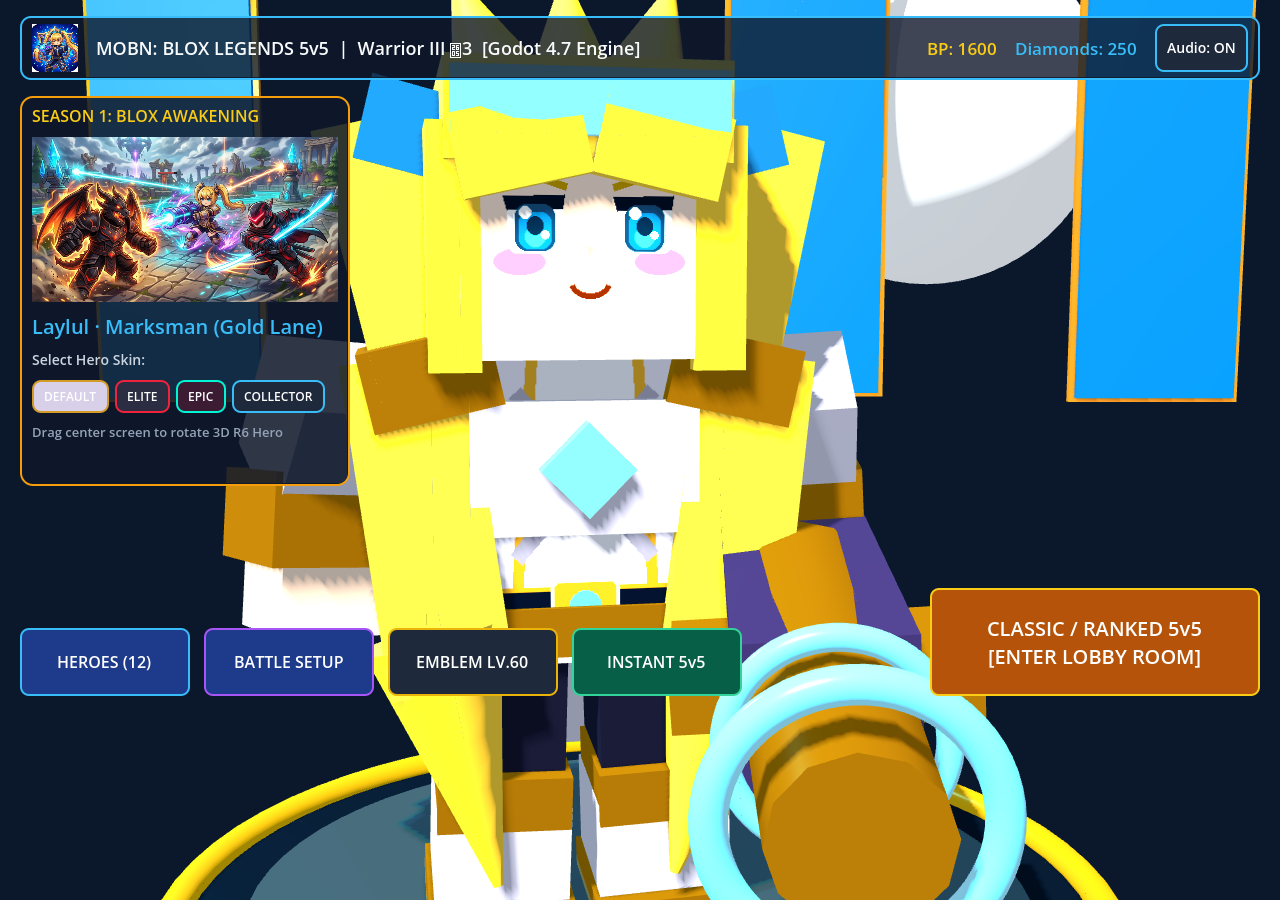
==== commit e72a3992: "feat(combat-animations): add articulated knee/elbow/wing/cape joints, smooth lerp blending, and 36 u" ====
--- a/index.html
+++ b/index.html
@@ -111,7 +111,7 @@
 
 		<script src="index.js"></script>
 		<script>
-const GODOT_CONFIG = {"args":[],"canvasResizePolicy":2,"emscriptenPoolSize":8,"ensureCrossOriginIsolationHeaders":true,"executable":"index","experimentalVK":false,"fileSizes":{"index.pck":1215016,"index.wasm":39514754},"focusCanvas":true,"gdextensionLibs":[],"godotPoolSize":4};
+const GODOT_CONFIG = {"args":[],"canvasResizePolicy":2,"emscriptenPoolSize":8,"ensureCrossOriginIsolationHeaders":true,"executable":"index","experimentalVK":false,"fileSizes":{"index.pck":1624808,"index.wasm":39514754},"focusCanvas":true,"gdextensionLibs":[],"godotPoolSize":4};
 const GODOT_THREADS_ENABLED = false;
 const engine = new Engine(GODOT_CONFIG);
 
